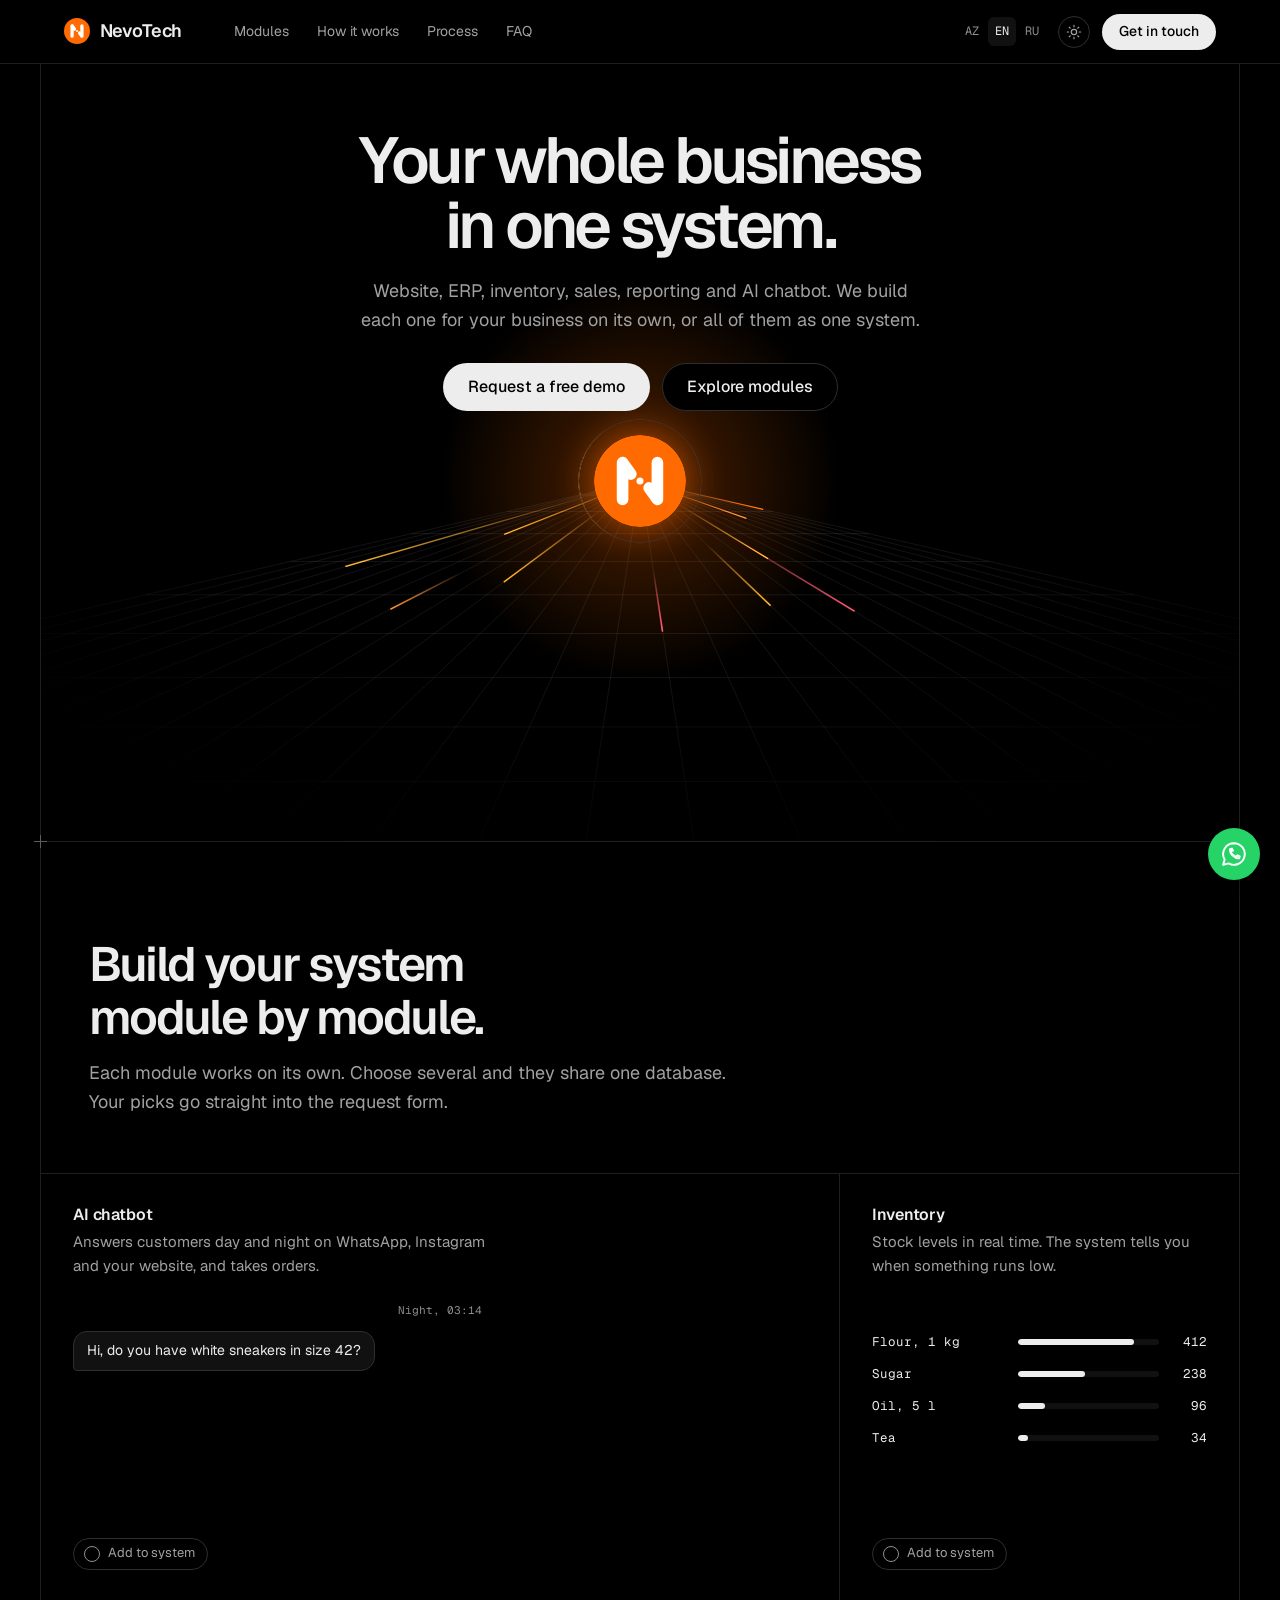
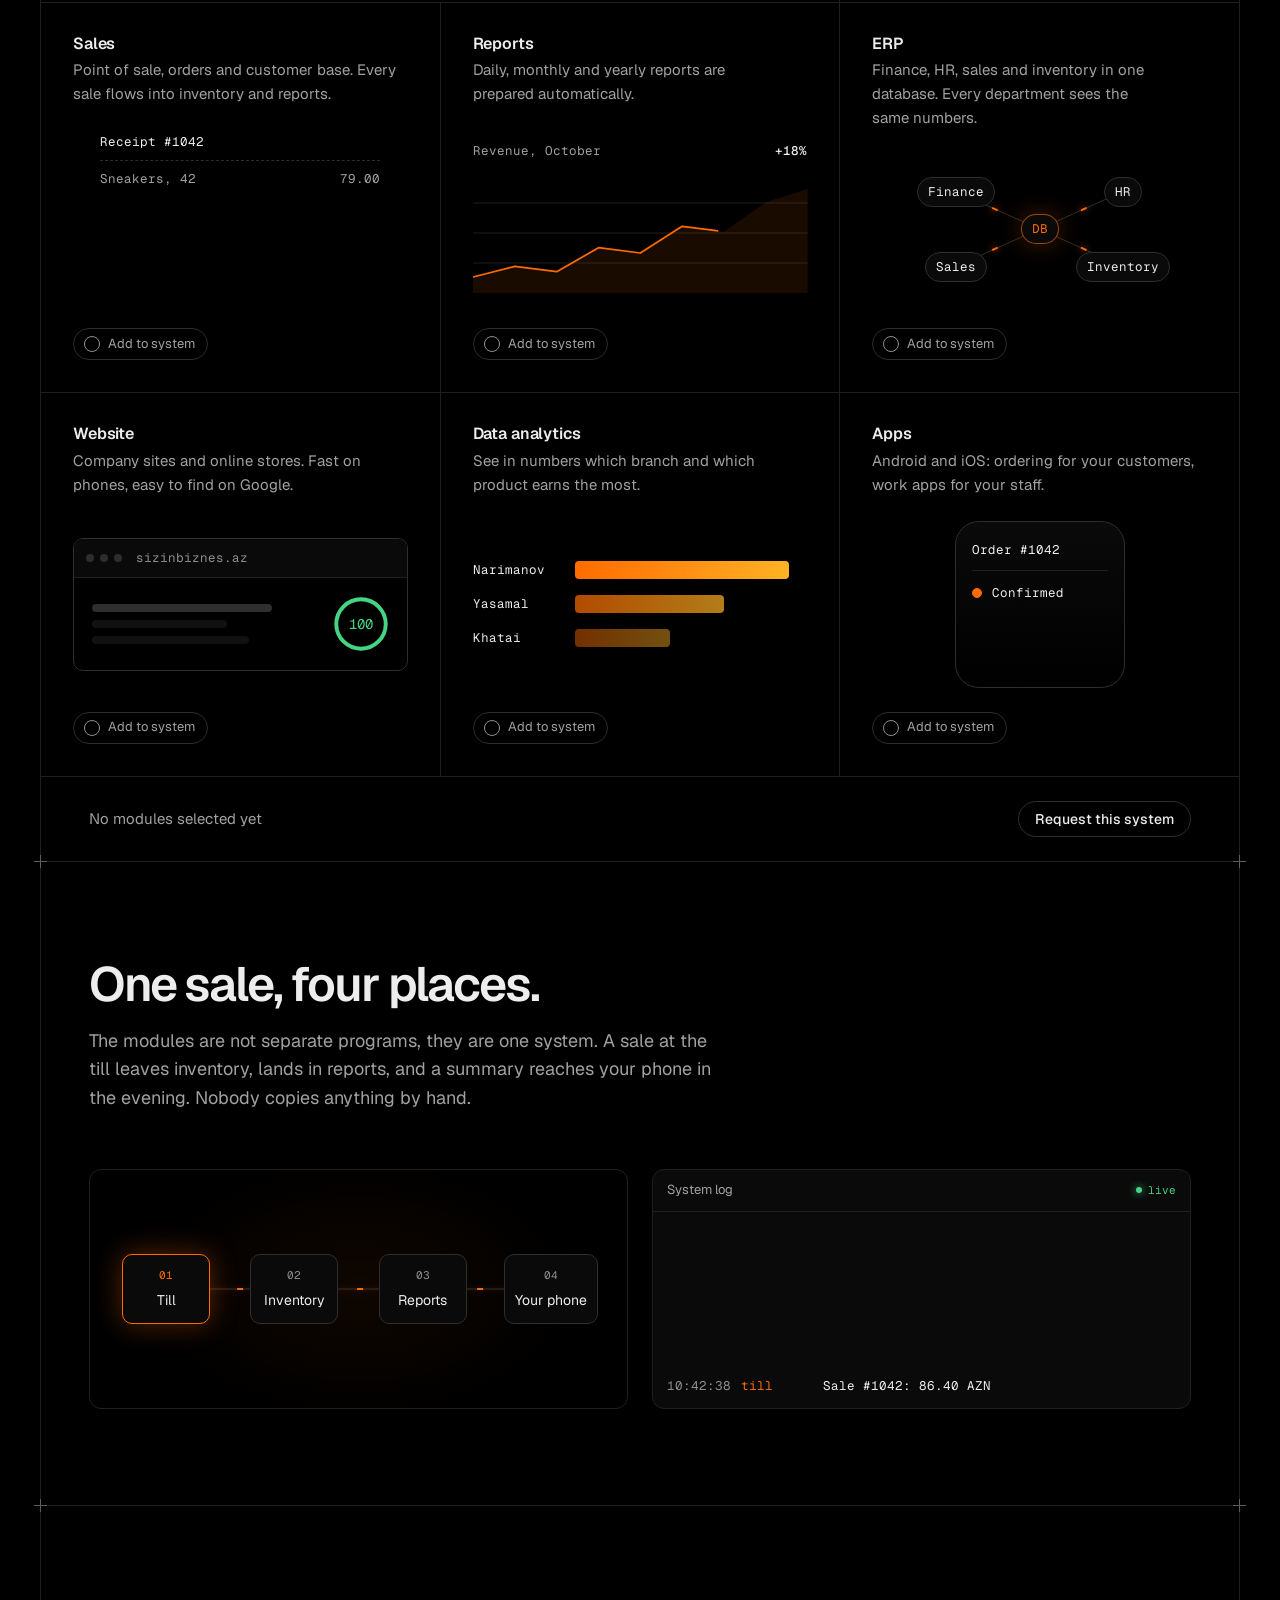
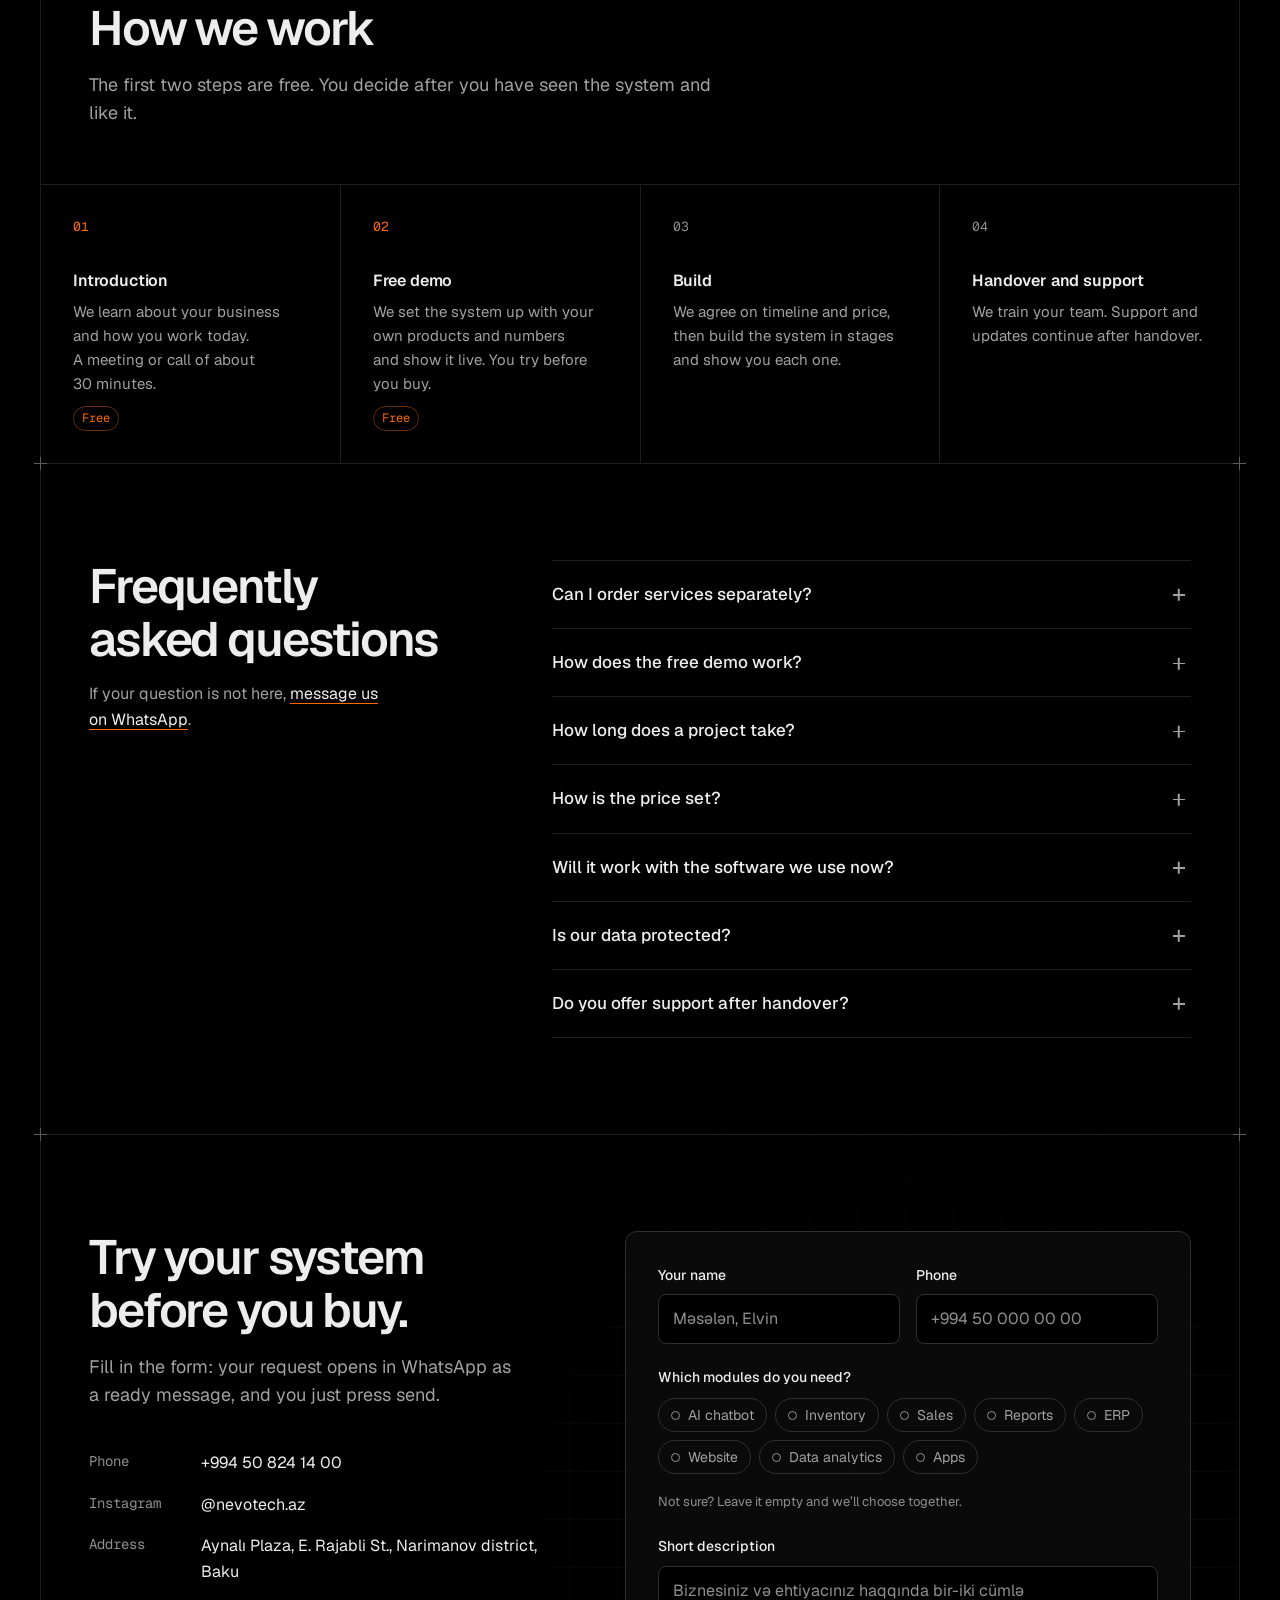
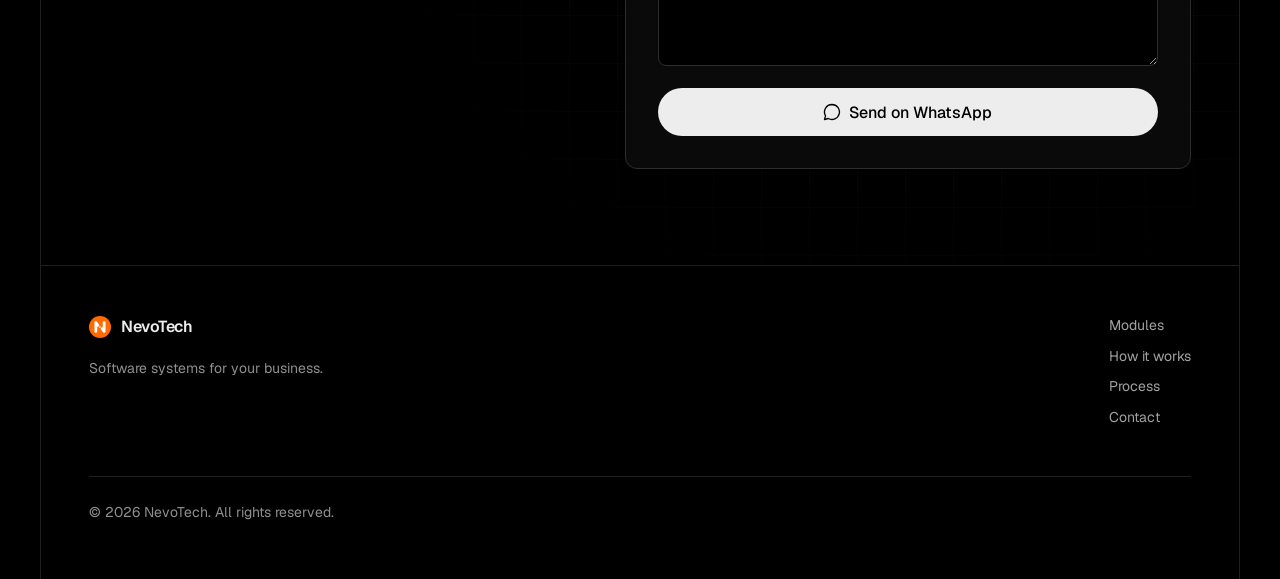
==== en/index.html @ 5e92bd64 "Hər dil üçün ayrıca səhifə: /, /en/, /ru/ - tools/build-lang.js tərcümələri birbaşa HTML-ə yazır, Go" ====
<!DOCTYPE html>
<html lang="en">
<head>
  <meta charset="UTF-8">
  <meta name="viewport" content="width=device-width, initial-scale=1.0">
  <!-- seo:start -->
  <title>NevoTech — software systems for business</title>
  <meta name="description" content="NevoTech builds websites, ERP, inventory, sales, reporting, data analytics, mobile apps and AI chatbots for your business. The demo is free.">
  <link rel="canonical" href="https://valiyevvn.github.io/nevotech/en/">
  <link rel="alternate" hreflang="az" href="https://valiyevvn.github.io/nevotech/">
  <link rel="alternate" hreflang="en" href="https://valiyevvn.github.io/nevotech/en/">
  <link rel="alternate" hreflang="ru" href="https://valiyevvn.github.io/nevotech/ru/">
  <link rel="alternate" hreflang="x-default" href="https://valiyevvn.github.io/nevotech/">
  <meta property="og:type" content="website">
  <meta property="og:locale" content="en_US">
  <meta property="og:title" content="NevoTech — software systems for business">
  <meta property="og:description" content="NevoTech builds websites, ERP, inventory, sales, reporting, data analytics, mobile apps and AI chatbots for your business. The demo is free.">
  <meta property="og:url" content="https://valiyevvn.github.io/nevotech/en/">
  <meta property="og:image" content="https://valiyevvn.github.io/nevotech/assets/logo-mark.png">
  <!-- seo:end -->
  <meta name="theme-color" content="#000000">
  <meta name="color-scheme" content="dark light">
  <!-- Seçilmiş rejimi səhifə çəkilməzdən əvvəl tətbiq edir (gecə rejimi standartdır) -->
  <script>try { if (localStorage.getItem("nevotech-theme") === "light") document.documentElement.dataset.theme = "light"; } catch (e) {}</script>
  <link rel="preload" href="../assets/fonts/geist-latin.woff2" as="font" type="font/woff2" crossorigin>
  <link rel="preload" href="../assets/fonts/geist-latin-ext.woff2" as="font" type="font/woff2" crossorigin>
  <link rel="icon" type="image/svg+xml" href="../assets/favicon.svg">
  <link rel="apple-touch-icon" href="../assets/logo-mark.png">
  <link rel="stylesheet" href="../css/style.css">
</head>
<body>
  <a class="skip" href="#main" data-i18n="a11y.skip">Skip to content</a>

  <!-- ===== HEADER ===== -->
  <header class="header" id="header">
    <div class="header__inner">
      <a href="#home" class="logo" aria-label="NevoTech"><svg class="logo__mark" viewBox="0 0 2000 2000" aria-hidden="true"><circle cx="1000" cy="1000" r="1000"/><path d="M621.5 600V1400M621.5 600L801.5 850M1378.5 600V1400M1378.5 1400L1198.5 1150"/><circle class="dot" cx="1000" cy="1000" r="76.5"/></svg><span>NevoTech</span></a>

      <nav class="nav" id="nav" aria-label="Main menu" data-i18n-aria="a11y.nav">
        <a href="#modules" data-i18n="nav.modules">Modules</a>
        <a href="#system" data-i18n="nav.system">How it works</a>
        <a href="#process" data-i18n="nav.process">Process</a>
        <a href="#faq" data-i18n="nav.faq">FAQ</a>
      </nav>

      <div class="header__actions">
        <nav class="lang" id="lang" aria-label="Language" data-i18n-aria="a11y.lang">
          <a href="../" hreflang="az" lang="az" data-lang="az">AZ</a>
          <a href="../en/" hreflang="en" lang="en" data-lang="en" aria-current="page">EN</a>
          <a href="../ru/" hreflang="ru" lang="ru" data-lang="ru">RU</a>
        </nav>
        <button type="button" class="theme-toggle" id="themeToggle" aria-label="Switch to light mode" data-i18n-aria="theme.toLight">
          <svg class="icon icon--sun" viewBox="0 0 24 24" aria-hidden="true"><circle cx="12" cy="12" r="4"/><path d="M12 2v2M12 20v2M4.9 4.9l1.4 1.4M17.7 17.7l1.4 1.4M2 12h2M20 12h2M4.9 19.1l1.4-1.4M17.7 6.3l1.4-1.4"/></svg>
          <svg class="icon icon--moon" viewBox="0 0 24 24" aria-hidden="true"><path d="M20.5 14.5A8.5 8.5 0 0 1 9.5 3.5a8.5 8.5 0 1 0 11 11z"/></svg>
        </button>
        <a href="#contact" class="btn btn--light btn--sm header__cta" data-i18n="nav.cta">Get in touch</a>
        <button type="button" class="burger" id="burger" aria-label="Open menu" data-i18n-aria="a11y.menu" aria-expanded="false" aria-controls="nav"><span></span><span></span></button>
      </div>
    </div>
  </header>

  <main id="main" class="frame">
    <!-- ===== HERO ===== -->
    <section class="hero" id="home">
      <div class="hero__copy">
        <h1 data-i18n="hero.title">Your whole business in one system.</h1>
        <p class="hero__lead" data-i18n="hero.text">Website, ERP, inventory, sales, reporting and AI chatbot. We build each one for your business on its own, or all of them as one system.</p>
        <div class="hero__buttons">
          <a href="#contact" class="btn btn--light" data-i18n="hero.cta1">Request a free demo</a>
          <a href="#modules" class="btn btn--dark" data-i18n="hero.cta2">Explore modules</a>
        </div>
      </div>

      <div class="beams" id="beams" aria-hidden="true">
        <canvas class="beams__canvas" id="beamsCanvas"></canvas>
        <div class="beacon" id="beacon">
          <span class="beacon__ring"></span>
          <svg class="logo__mark beacon__mark" viewBox="0 0 2000 2000"><circle cx="1000" cy="1000" r="1000"/><path d="M621.5 600V1400M621.5 600L801.5 850M1378.5 600V1400M1378.5 1400L1198.5 1150"/><circle class="dot" cx="1000" cy="1000" r="76.5"/></svg>
        </div>
      </div>
    </section>

    <!-- ===== MODULES (bento) ===== -->
    <section class="section" id="modules">
      <div class="section__head">
        <h2 data-i18n="modules.title">Build your system module by module.</h2>
        <p data-i18n="modules.text">Each module works on its own. Choose several and they share one database. Your picks go straight into the request form.</p>
      </div>

      <div class="bento">
        <!-- AI chatbot -->
        <article class="cell cell--wide" data-module="ai">
          <div class="cell__text">
            <h3 data-i18n="mod.ai">AI chatbot</h3>
            <p data-i18n="cell.ai">Answers customers day and night on WhatsApp, Instagram and your website, and takes orders.</p>
          </div>
          <div class="viz chat" data-seq="1400" aria-hidden="true">
            <span class="chat__time" data-i18n="chat.time">Night, 03:14</span>
            <p class="chat__msg chat__msg--in" data-step data-i18n="chat.c1">Hi, do you have white sneakers in size 42?</p>
            <p class="chat__msg chat__msg--out" data-step data-i18n="chat.c2">Hi! Yes, 2 pairs left. Shall we place an order?</p>
            <p class="chat__msg chat__msg--in" data-step data-i18n="chat.c3">Yes, deliver to Narimanov please.</p>
            <p class="chat__msg chat__msg--out" data-step data-i18n="chat.c4">Order #1042 confirmed. It will arrive tomorrow.</p>
          </div>
          <button type="button" class="pick" aria-pressed="false"><span class="pick__on" data-i18n="pick.on">In your system</span><span class="pick__off" data-i18n="pick.off">Add to system</span></button>
        </article>

        <!-- Stock -->
        <article class="cell" data-module="stock">
          <div class="cell__text">
            <h3 data-i18n="mod.stock">Inventory</h3>
            <p data-i18n="cell.stock">Stock levels in real time. The system tells you when something runs low.</p>
          </div>
          <div class="viz stock" id="stockViz" aria-hidden="true">
            <div class="stock__row" data-qty="412"><span data-i18n="stock.i1">Flour, 1 kg</span><i class="stock__bar"><b></b></i><span class="stock__qty">412</span></div>
            <div class="stock__row" data-qty="238"><span data-i18n="stock.i2">Sugar</span><i class="stock__bar"><b></b></i><span class="stock__qty">238</span></div>
            <div class="stock__row" data-qty="96"><span data-i18n="stock.i3">Oil, 5 l</span><i class="stock__bar"><b></b></i><span class="stock__qty">96</span></div>
            <div class="stock__row" data-qty="34" data-watch><span data-i18n="stock.i4">Tea</span><i class="stock__bar"><b></b></i><span class="stock__qty">34</span></div>
            <p class="stock__alert" data-i18n="stock.low">Tea is running low, reorder</p>
          </div>
          <button type="button" class="pick" aria-pressed="false"><span class="pick__on" data-i18n="pick.on">In your system</span><span class="pick__off" data-i18n="pick.off">Add to system</span></button>
        </article>

        <!-- Sales -->
        <article class="cell" data-module="sales">
          <div class="cell__text">
            <h3 data-i18n="mod.sales">Sales</h3>
            <p data-i18n="cell.sales">Point of sale, orders and customer base. Every sale flows into inventory and reports.</p>
          </div>
          <div class="viz receipt" data-seq="900" aria-hidden="true">
            <p class="receipt__head"><span data-i18n="receipt.title">Receipt</span> #1042</p>
            <p class="receipt__line" data-step><span data-i18n="receipt.i1">Sneakers, 42</span><span>79.00</span></p>
            <p class="receipt__line" data-step><span data-i18n="receipt.i2">Socks</span><span>7.40</span></p>
            <p class="receipt__line receipt__line--total" data-step><span data-i18n="receipt.total">Total</span><span>86.40 AZN</span></p>
            <p class="receipt__ok" data-step data-i18n="receipt.ok">Removed from stock, added to reports</p>
          </div>
          <button type="button" class="pick" aria-pressed="false"><span class="pick__on" data-i18n="pick.on">In your system</span><span class="pick__off" data-i18n="pick.off">Add to system</span></button>
        </article>

        <!-- Reports -->
        <article class="cell" data-module="reports">
          <div class="cell__text">
            <h3 data-i18n="mod.reports">Reports</h3>
            <p data-i18n="cell.reports">Daily, monthly and yearly reports are prepared automatically.</p>
          </div>
          <div class="viz report" aria-hidden="true">
            <div class="report__top"><span data-i18n="report.label">Revenue, October</span><b>+18%</b></div>
            <svg class="report__chart" viewBox="0 0 240 90" preserveAspectRatio="none">
              <path class="report__grid" d="M0 22.5H240M0 45H240M0 67.5H240"/>
              <path class="report__area" d="M0 78 L30 70 L60 74 L90 56 L120 60 L150 40 L180 44 L210 22 L240 12 V90 H0Z"/>
              <path class="report__line" pathLength="1" d="M0 78 L30 70 L60 74 L90 56 L120 60 L150 40 L180 44 L210 22 L240 12"/>
            </svg>
          </div>
          <button type="button" class="pick" aria-pressed="false"><span class="pick__on" data-i18n="pick.on">In your system</span><span class="pick__off" data-i18n="pick.off">Add to system</span></button>
        </article>

        <!-- ERP -->
        <article class="cell" data-module="erp">
          <div class="cell__text">
            <h3 data-i18n="mod.erp">ERP</h3>
            <p data-i18n="cell.erp">Finance, HR, sales and inventory in one database. Every department sees the same numbers.</p>
          </div>
          <div class="viz erp" aria-hidden="true">
            <svg class="erp__links" viewBox="0 0 240 120" preserveAspectRatio="none">
              <path d="M60 30 L120 60 M180 30 L120 60 M60 90 L120 60 M180 90 L120 60"/>
              <path class="flow" d="M60 30 L120 60 M180 30 L120 60 M60 90 L120 60 M180 90 L120 60"/>
            </svg>
            <span class="erp__node" style="--x:25%;--y:25%" data-i18n="erp.n1">Finance</span>
            <span class="erp__node" style="--x:75%;--y:25%" data-i18n="erp.n2">HR</span>
            <span class="erp__node" style="--x:25%;--y:75%" data-i18n="erp.n3">Sales</span>
            <span class="erp__node" style="--x:75%;--y:75%" data-i18n="erp.n4">Inventory</span>
            <span class="erp__core">DB</span>
          </div>
          <button type="button" class="pick" aria-pressed="false"><span class="pick__on" data-i18n="pick.on">In your system</span><span class="pick__off" data-i18n="pick.off">Add to system</span></button>
        </article>

        <!-- Website -->
        <article class="cell" data-module="web">
          <div class="cell__text">
            <h3 data-i18n="mod.web">Website</h3>
            <p data-i18n="cell.web">Company sites and online stores. Fast on phones, easy to find on Google.</p>
          </div>
          <div class="viz browser" aria-hidden="true">
            <div class="browser__bar"><i></i><i></i><i></i><span>sizinbiznes.az</span></div>
            <div class="browser__body">
              <div class="browser__lines"><b></b><b></b><b></b></div>
              <div class="score"><svg viewBox="0 0 36 36"><circle cx="18" cy="18" r="15.9"/><circle class="score__arc" cx="18" cy="18" r="15.9" pathLength="100"/></svg><span>100</span></div>
            </div>
          </div>
          <button type="button" class="pick" aria-pressed="false"><span class="pick__on" data-i18n="pick.on">In your system</span><span class="pick__off" data-i18n="pick.off">Add to system</span></button>
        </article>

        <!-- Data -->
        <article class="cell" data-module="data">
          <div class="cell__text">
            <h3 data-i18n="mod.data">Data analytics</h3>
            <p data-i18n="cell.data">See in numbers which branch and which product earns the most.</p>
          </div>
          <div class="viz bars" aria-hidden="true">
            <div class="bars__row"><span data-i18n="data.b1">Narimanov</span><i style="--w:92%"></i></div>
            <div class="bars__row"><span data-i18n="data.b2">Yasamal</span><i style="--w:64%"></i></div>
            <div class="bars__row"><span data-i18n="data.b3">Khatai</span><i style="--w:41%"></i></div>
          </div>
          <button type="button" class="pick" aria-pressed="false"><span class="pick__on" data-i18n="pick.on">In your system</span><span class="pick__off" data-i18n="pick.off">Add to system</span></button>
        </article>

        <!-- Apps -->
        <article class="cell" data-module="apps">
          <div class="cell__text">
            <h3 data-i18n="mod.apps">Apps</h3>
            <p data-i18n="cell.apps">Android and iOS: ordering for your customers, work apps for your staff.</p>
          </div>
          <div class="viz phone" data-seq="1200" aria-hidden="true">
            <p class="phone__title"><span data-i18n="app.order">Order</span> #1042</p>
            <p class="phone__step" data-step data-i18n="app.s1">Confirmed</p>
            <p class="phone__step" data-step data-i18n="app.s2">Preparing</p>
            <p class="phone__step" data-step data-i18n="app.s3">On the way</p>
          </div>
          <button type="button" class="pick" aria-pressed="false"><span class="pick__on" data-i18n="pick.on">In your system</span><span class="pick__off" data-i18n="pick.off">Add to system</span></button>
        </article>
      </div>

      <div class="picked">
        <p id="pickedCount" aria-live="polite"></p>
        <a href="#contact" class="btn btn--dark btn--sm" data-i18n="picked.cta">Request this system</a>
      </div>
    </section>

    <!-- ===== SYSTEM ===== -->
    <section class="section" id="system">
      <div class="section__head">
        <h2 data-i18n="system.title">One sale, four places.</h2>
        <p data-i18n="system.text">The modules are not separate programs, they are one system. A sale at the till leaves inventory, lands in reports, and a summary reaches your phone in the evening. Nobody copies anything by hand.</p>
      </div>
      <div class="flow-wrap" aria-hidden="true">
        <div class="pipeline">
          <svg class="pipeline__wires" viewBox="0 0 100 10" preserveAspectRatio="none">
            <path d="M12.5 5H87.5"/>
            <path class="flow" d="M12.5 5H87.5"/>
          </svg>
          <div class="pipeline__node"><i>01</i><span data-i18n="system.n1">Till</span></div>
          <div class="pipeline__node"><i>02</i><span data-i18n="system.n2">Inventory</span></div>
          <div class="pipeline__node"><i>03</i><span data-i18n="system.n3">Reports</span></div>
          <div class="pipeline__node"><i>04</i><span data-i18n="system.n4">Your phone</span></div>
        </div>
        <div class="log">
          <div class="log__bar"><span data-i18n="system.log">System log</span><i class="log__live" data-i18n="system.live">live</i></div>
          <ol class="log__lines" id="logLines"></ol>
        </div>
      </div>
    </section>

    <!-- ===== PROCESS ===== -->
    <section class="section" id="process">
      <div class="section__head">
        <h2 data-i18n="process.title">How we work</h2>
        <p data-i18n="process.text">The first two steps are free. You decide after you have seen the system and like it.</p>
      </div>
      <ol class="steps">
        <li class="step step--free">
          <span class="step__num">01</span>
          <h3 data-i18n="process.s1.t">Introduction</h3>
          <p data-i18n="process.s1.d">We learn about your business and how you work today. A meeting or call of about 30 minutes.</p>
          <span class="step__tag" data-i18n="process.free">Free</span>
        </li>
        <li class="step step--free">
          <span class="step__num">02</span>
          <h3 data-i18n="process.s2.t">Free demo</h3>
          <p data-i18n="process.s2.d">We set the system up with your own products and numbers and show it live. You try before you buy.</p>
          <span class="step__tag" data-i18n="process.free">Free</span>
        </li>
        <li class="step">
          <span class="step__num">03</span>
          <h3 data-i18n="process.s3.t">Build</h3>
          <p data-i18n="process.s3.d">We agree on timeline and price, then build the system in stages and show you each one.</p>
        </li>
        <li class="step">
          <span class="step__num">04</span>
          <h3 data-i18n="process.s4.t">Handover and support</h3>
          <p data-i18n="process.s4.d">We train your team. Support and updates continue after handover.</p>
        </li>
      </ol>
    </section>

    <!-- ===== FAQ ===== -->
    <section class="section faq" id="faq">
      <div class="faq__intro">
        <h2 data-i18n="faq.title">Frequently asked questions</h2>
        <p><span data-i18n="faq.text">If your question is not here,</span> <a href="#" class="js-wa-link" data-i18n="faq.link">message us on WhatsApp</a>.</p>
      </div>
      <div class="faq__list">
        <details><summary data-i18n="faq.q1">Can I order services separately?</summary><p data-i18n="faq.a1">Yes. Each module works independently. Anything you add later connects to your existing system.</p></details>
        <details><summary data-i18n="faq.q2">How does the free demo work?</summary><p data-i18n="faq.a2">We build a sample system for your business and show it live. No payment and no obligation: if you don’t like it, you owe nothing.</p></details>
        <details><summary data-i18n="faq.q3">How long does a project take?</summary><p data-i18n="faq.a3">A simple website takes 1–2 weeks; ERP and management systems take 1–3 months depending on scope.</p></details>
        <details><summary data-i18n="faq.q4">How is the price set?</summary><p data-i18n="faq.a4">The price depends on the modules you choose and the scope of features. We send an exact quote after the introduction.</p></details>
        <details><summary data-i18n="faq.q5">Will it work with the software we use now?</summary><p data-i18n="faq.a5">In most cases, yes. We look at integration options with your current software together.</p></details>
        <details><summary data-i18n="faq.q6">Is our data protected?</summary><p data-i18n="faq.a6">Yes. Data is kept on secured servers with regular backups. You decide what each employee can see.</p></details>
        <details><summary data-i18n="faq.q7">Do you offer support after handover?</summary><p data-i18n="faq.a7">Yes. We provide technical support after handover and update the system when needed.</p></details>
      </div>
    </section>

    <!-- ===== CONTACT ===== -->
    <section class="section contact" id="contact">
      <div class="contact__info">
        <h2 data-i18n="contact.title">Try your system before you buy.</h2>
        <p data-i18n="contact.text">Fill in the form: your request opens in WhatsApp as a ready message, and you just press send.</p>
        <dl class="contact__list">
          <div><dt data-i18n="contact.phone">Phone</dt><dd><a href="#" class="js-phone">+994 50 824 14 00</a></dd></div>
          <div><dt>Instagram</dt><dd><a href="https://instagram.com/nevotech.az" target="_blank" rel="noopener" class="js-instagram">@nevotech.az</a></dd></div>
          <div><dt data-i18n="contact.addressLabel">Address</dt><dd><a href="#" target="_blank" rel="noopener" class="js-map" data-i18n="contact.address">Aynalı Plaza, E. Rajabli St., Narimanov district, Baku</a></dd></div>
        </dl>
      </div>

      <form class="form" id="contactForm" novalidate>
        <div class="form__row">
          <label class="field">
            <span data-i18n="form.name">Your name</span>
            <input type="text" name="name" autocomplete="name" required data-i18n-ph="form.namePh" placeholder="Məsələn, Elvin">
          </label>
          <label class="field">
            <span data-i18n="form.phone">Phone</span>
            <input type="tel" name="phone" autocomplete="tel" required placeholder="+994 50 000 00 00">
          </label>
        </div>
        <fieldset class="field">
          <legend data-i18n="form.modules">Which modules do you need?</legend>
          <div class="chips">
            <label class="chip"><input type="checkbox" name="modules" value="ai"><span data-i18n="mod.ai">AI chatbot</span></label>
            <label class="chip"><input type="checkbox" name="modules" value="stock"><span data-i18n="mod.stock">Inventory</span></label>
            <label class="chip"><input type="checkbox" name="modules" value="sales"><span data-i18n="mod.sales">Sales</span></label>
            <label class="chip"><input type="checkbox" name="modules" value="reports"><span data-i18n="mod.reports">Reports</span></label>
            <label class="chip"><input type="checkbox" name="modules" value="erp"><span data-i18n="mod.erp">ERP</span></label>
            <label class="chip"><input type="checkbox" name="modules" value="web"><span data-i18n="mod.web">Website</span></label>
            <label class="chip"><input type="checkbox" name="modules" value="data"><span data-i18n="mod.data">Data analytics</span></label>
            <label class="chip"><input type="checkbox" name="modules" value="apps"><span data-i18n="mod.apps">Apps</span></label>
          </div>
          <p class="field__hint" data-i18n="form.modulesHint">Not sure? Leave it empty and we’ll choose together.</p>
        </fieldset>
        <label class="field">
          <span data-i18n="form.message">Short description</span>
          <textarea name="message" rows="3" data-i18n-ph="form.messagePh" placeholder="Biznesiniz və ehtiyacınız haqqında bir-iki cümlə"></textarea>
        </label>
        <p class="form__error" id="formError" role="alert" hidden data-i18n="form.error">Enter your name and phone number.</p>
        <button type="submit" class="btn btn--light btn--block">
          <svg class="icon" viewBox="0 0 24 24" aria-hidden="true"><path d="M12 2a10 10 0 0 0-8.6 15.1L2 22l5-1.3A10 10 0 1 0 12 2z"/></svg>
          <span data-i18n="form.submit">Send on WhatsApp</span>
        </button>
      </form>
    </section>
  </main>

  <!-- ===== FOOTER ===== -->
  <footer class="footer frame">
    <div class="footer__brand">
      <a href="#home" class="logo" aria-label="NevoTech"><svg class="logo__mark" viewBox="0 0 2000 2000" aria-hidden="true"><circle cx="1000" cy="1000" r="1000"/><path d="M621.5 600V1400M621.5 600L801.5 850M1378.5 600V1400M1378.5 1400L1198.5 1150"/><circle class="dot" cx="1000" cy="1000" r="76.5"/></svg><span>NevoTech</span></a>
      <p data-i18n="footer.text">Software systems for your business.</p>
    </div>
    <nav class="footer__nav" aria-label="Footer">
      <a href="#modules" data-i18n="nav.modules">Modules</a>
      <a href="#system" data-i18n="nav.system">How it works</a>
      <a href="#process" data-i18n="nav.process">Process</a>
      <a href="#contact" data-i18n="nav.contact">Contact</a>
    </nav>
    <p class="footer__copy">© <span id="year"></span> NevoTech. <span data-i18n="footer.rights">All rights reserved.</span></p>
  </footer>

  <!-- Floating WhatsApp -->
  <a href="#" class="wa-float js-wa-link" target="_blank" rel="noopener" aria-label="WhatsApp">
    <svg class="icon" viewBox="0 0 24 24" aria-hidden="true"><path d="M12 2a10 10 0 0 0-8.6 15.1L2 22l5-1.3A10 10 0 1 0 12 2z"/><path d="M8.5 8.5c.5 2.5 2.5 5 5.5 6l1.3-1.3 2 1-.6 1.8c-4 .3-8.7-4.3-8.4-8.4l1.8-.6 1 2z"/></svg>
  </a>

  <script src="../js/config.js" defer></script>
  <script src="../js/i18n.js" defer></script>
  <script src="../js/main.js" defer></script>
</body>
</html>
---- css/style.css ----
/* Geist və Geist Mono — saytın öz serverindən yüklənir */
@font-face {
  font-family: "Geist";
  font-style: normal;
  font-weight: 100 900;
  font-display: swap;
  src: url("../assets/fonts/geist-cyrillic.woff2") format("woff2");
  unicode-range: U+0301, U+0400-045F, U+0490-0491, U+04B0-04B1, U+2116;
}
@font-face {
  font-family: "Geist";
  font-style: normal;
  font-weight: 100 900;
  font-display: swap;
  src: url("../assets/fonts/geist-latin-ext.woff2") format("woff2");
  unicode-range: U+0100-02BA, U+02BD-02C5, U+02C7-02CC, U+02CE-02D7, U+02DD-02FF, U+0304, U+0308, U+0329, U+1D00-1DBF, U+1E00-1E9F, U+1EF2-1EFF, U+2020, U+20A0-20AB, U+20AD-20C4, U+2113, U+2C60-2C7F, U+A720-A7FF;
}
@font-face {
  font-family: "Geist";
  font-style: normal;
  font-weight: 100 900;
  font-display: swap;
  src: url("../assets/fonts/geist-latin.woff2") format("woff2");
  unicode-range: U+0000-00FF, U+0131, U+0152-0153, U+02BB-02BC, U+02C6, U+02DA, U+02DC, U+0304, U+0308, U+0329, U+2000-206F, U+20AC, U+2122, U+2191, U+2193, U+2212, U+2215, U+FEFF, U+FFFD;
}
@font-face {
  font-family: "Geist Mono";
  font-style: normal;
  font-weight: 100 900;
  font-display: swap;
  src: url("../assets/fonts/geist-mono-cyrillic.woff2") format("woff2");
  unicode-range: U+0301, U+0400-045F, U+0490-0491, U+04B0-04B1, U+2116;
}
@font-face {
  font-family: "Geist Mono";
  font-style: normal;
  font-weight: 100 900;
  font-display: swap;
  src: url("../assets/fonts/geist-mono-latin-ext.woff2") format("woff2");
  unicode-range: U+0100-02BA, U+02BD-02C5, U+02C7-02CC, U+02CE-02D7, U+02DD-02FF, U+0304, U+0308, U+0329, U+1D00-1DBF, U+1E00-1E9F, U+1EF2-1EFF, U+2020, U+20A0-20AB, U+20AD-20C4, U+2113, U+2C60-2C7F, U+A720-A7FF;
}
@font-face {
  font-family: "Geist Mono";
  font-style: normal;
  font-weight: 100 900;
  font-display: swap;
  src: url("../assets/fonts/geist-mono-latin.woff2") format("woff2");
  unicode-range: U+0000-00FF, U+0131, U+0152-0153, U+02BB-02BC, U+02C6, U+02DA, U+02DC, U+0304, U+0308, U+0329, U+2000-206F, U+20AC, U+2122, U+2191, U+2193, U+2212, U+2215, U+FEFF, U+FFFD;
}

/* =========================================================
   RƏNGLƏR — rəngləri dəyişmək üçün yalnız bu dəyərləri redaktə edin.
   Narıncı yalnız işıq, "seçilib" və "aktivdir" mənasında işlənir.
   ========================================================= */
:root {
  --bg: #000;
  --surface: #0a0a0a;
  --surface-2: #111;
  --line: #1f1f1f;
  --line-2: #2e2e2e;
  --plus: #5c5c5c;
  --fg: #ededed;
  --muted: #a1a1a1;
  --dim: #8f8f8f;
  --orange: #ff6b00;
  --amber: #ffb224;
  --rose: #ff4d6d;
  --ok: #45d483;
  --wa: #25d366;

  /* Text-safe versions of the accents, plus a few surface details */
  --orange-text: #ff6b00;
  --amber-text: #ffb224;
  --ok-text: #45d483;
  --out-text: #ffdcc4;
  --error: #ff8a8a;
  --fg-strong: #fff;
  --line-hover: #454545;
  --header-bg: rgba(0, 0, 0, .8);
  --grid-line: rgba(255, 255, 255, .055);

  --sans: "Geist", system-ui, -apple-system, "Segoe UI", sans-serif;
  --mono: "Geist Mono", ui-monospace, "SFMono-Regular", Consolas, monospace;
  --header-h: 64px;
  --pad: 48px;
}

/* Gündüz rejimi: eyni dizayn, açıq rənglərlə */
:root[data-theme="light"] {
  color-scheme: light;
  --bg: #fff;
  --surface: #fafafa;
  --surface-2: #f2f2f2;
  --line: #eaeaea;
  --line-2: #d9d9d9;
  --plus: #a3a3a3;
  --fg: #171717;
  --muted: #5c5c5c;
  --dim: #6b6b6b;
  --orange-text: #c2410c;
  --amber-text: #a16207;
  --ok-text: #15803d;
  --out-text: #7c2d12;
  --error: #c62828;
  --fg-strong: #000;
  --line-hover: #b3b3b3;
  --header-bg: rgba(255, 255, 255, .8);
  --grid-line: rgba(0, 0, 0, .06);
}
:root { color-scheme: dark; }

* { box-sizing: border-box; margin: 0; padding: 0; }
html { scroll-behavior: smooth; scroll-padding-top: var(--header-h); }
body {
  font-family: var(--sans);
  font-size: 16px;
  line-height: 1.6;
  background: var(--bg);
  color: var(--fg);
  -webkit-font-smoothing: antialiased;
}
a { color: inherit; }
button, input, textarea { font: inherit; color: inherit; }
h1, h2, h3 { font-weight: 600; line-height: 1.1; text-wrap: balance; }
h2 { font-size: clamp(2rem, 2.6vw + 1rem, 3rem); letter-spacing: -0.045em; }
h3 { font-size: 16px; letter-spacing: -0.01em; }
p { text-wrap: pretty; }
.icon { width: 18px; height: 18px; fill: none; stroke: currentColor; stroke-width: 1.8; stroke-linecap: round; stroke-linejoin: round; flex-shrink: 0; }

:focus-visible { outline: 2px solid var(--orange); outline-offset: 3px; border-radius: 6px; }

.skip {
  position: absolute; left: 16px; top: -60px; z-index: 200;
  background: var(--fg); color: var(--bg); padding: 10px 16px; border-radius: 999px;
  font-weight: 600; text-decoration: none;
}
.skip:focus { top: 12px; }

/* ---------- Frame: the vertical guide lines ---------- */
.frame {
  width: min(1200px, 100% - 32px); margin-inline: auto;
  border-inline: 1px solid var(--line);
}

/* ---------- Buttons ---------- */
.btn {
  display: inline-flex; align-items: center; justify-content: center; gap: 8px;
  height: 48px; padding: 0 24px; border-radius: 999px;
  font-size: 16px; font-weight: 500; text-decoration: none; white-space: nowrap;
  border: 1px solid transparent; cursor: pointer;
  transition: background-color .15s, border-color .15s;
}
.btn--light { background: var(--fg); color: var(--bg); }
.btn--light:hover { background: var(--fg-strong); }
.btn--dark { background: var(--bg); color: var(--fg); border-color: var(--line-2); }
.btn--dark:hover { background: var(--surface-2); border-color: var(--line-hover); }
.btn--sm { height: 36px; padding: 0 16px; font-size: 14px; }
.btn--block { width: 100%; }

/* ---------- Logo ---------- */
.logo { display: inline-flex; align-items: center; gap: 10px; font-size: 18px; font-weight: 600; letter-spacing: -0.03em; text-decoration: none; }
.logo__mark { width: 26px; height: 26px; flex-shrink: 0; }
.logo__mark circle { fill: var(--orange); }
.logo__mark path { stroke: #fff; stroke-width: 253; stroke-linecap: round; fill: none; }
.logo__mark .dot { fill: #fff; }

/* ---------- Header ---------- */
.header {
  position: sticky; top: 0; z-index: 100; height: var(--header-h);
  background: var(--header-bg);
  backdrop-filter: saturate(1.6) blur(12px); -webkit-backdrop-filter: saturate(1.6) blur(12px);
  border-bottom: 1px solid var(--line);
}
.header__inner {
  width: min(1200px, 100% - 32px); height: 100%; margin-inline: auto; padding-inline: 24px;
  display: flex; align-items: center; gap: 40px;
}
.nav { display: flex; gap: 4px; margin-right: auto; }
.nav a { font-size: 14px; color: var(--muted); text-decoration: none; padding: 6px 12px; border-radius: 999px; transition: color .15s, background-color .15s; }
.nav a:hover { color: var(--fg); background: var(--surface-2); }
.nav a.active { color: var(--fg); }
.header__actions { display: flex; align-items: center; gap: 12px; }
.lang { display: flex; gap: 2px; }
.lang a {
  border-radius: 6px; text-decoration: none;
  padding: 5px 7px; font-family: var(--mono); font-size: 12px; color: var(--dim);
}
.lang a:hover { color: var(--fg); }
.lang a[aria-current="page"] { color: var(--fg); background: var(--surface-2); }

.theme-toggle {
  width: 32px; height: 32px; display: grid; place-items: center; cursor: pointer;
  background: none; border: 1px solid var(--line-2); border-radius: 999px; color: var(--muted);
  transition: color .15s, border-color .15s;
}
.theme-toggle:hover { color: var(--fg); border-color: var(--line-hover); }
.theme-toggle .icon { width: 16px; height: 16px; }
.theme-toggle .icon--moon { display: none; }
:root[data-theme="light"] .theme-toggle .icon--sun { display: none; }
:root[data-theme="light"] .theme-toggle .icon--moon { display: block; }

.burger { display: none; width: 40px; height: 40px; background: none; border: 1px solid var(--line-2); border-radius: 999px; cursor: pointer; position: relative; }
.burger span { position: absolute; left: 12px; right: 12px; height: 1.5px; background: var(--fg); transition: transform .2s; }
.burger span:first-child { top: 16px; }
.burger span:last-child { top: 22px; }
.burger[aria-expanded="true"] span:first-child { transform: translateY(3px) rotate(45deg); }
.burger[aria-expanded="true"] span:last-child { transform: translateY(-3px) rotate(-45deg); }

/* ---------- Sections and their "+" corner marks ---------- */
.section { position: relative; padding: 96px var(--pad); border-top: 1px solid var(--line); }
.section::before,
.section::after {
  content: ""; position: absolute; top: -7px; width: 13px; height: 13px; z-index: 2;
  background:
    linear-gradient(var(--plus), var(--plus)) center / 1px 100% no-repeat,
    linear-gradient(var(--plus), var(--plus)) center / 100% 1px no-repeat;
}
.section::before { left: -7px; }
.section::after { right: -7px; }
.section__head { max-width: 640px; margin-bottom: 56px; }
.section__head p { margin-top: 16px; font-size: 18px; color: var(--muted); }

/* ---------- Hero ---------- */
.hero { position: relative; padding-top: 64px; overflow: hidden; }
.hero__copy { text-align: center; padding-inline: 24px; position: relative; z-index: 1; }
.hero h1 {
  font-size: clamp(2.6rem, 3.8vw + 1rem, 4.5rem);
  line-height: 1; letter-spacing: -0.055em;
  max-width: 15ch; margin-inline: auto;
}
.hero__lead { margin: 20px auto 0; max-width: 48ch; font-size: 18px; color: var(--muted); }
.hero__buttons { display: flex; justify-content: center; flex-wrap: wrap; gap: 12px; margin-top: 28px; }

/* The canvas starts under the buttons so the glow can fade out softly above the mark */
.beams { position: relative; height: 580px; margin-top: -150px; }
.beams__canvas {
  position: absolute; inset: 0; width: 100%; height: 100%;
  -webkit-mask-image: radial-gradient(ellipse 70% 80% at 50% 36%, #000 45%, transparent 90%);
          mask-image: radial-gradient(ellipse 70% 80% at 50% 36%, #000 45%, transparent 90%);
}
.beacon {
  --size: 92px;
  position: absolute; left: 50%; top: 220px; width: var(--size); height: var(--size);
  translate: -50% -50%;
  transform: perspective(500px) rotateX(var(--tilt-x, 0deg)) rotateY(var(--tilt-y, 0deg));
  transition: transform .4s cubic-bezier(.2, .7, .2, 1);
}
.beacon__mark {
  position: relative; width: 100%; height: 100%; border-radius: 50%;
  box-shadow: 0 0 36px 4px rgba(255, 107, 0, .5);
}
.beacon__ring {
  position: absolute; inset: -16px; border-radius: 50%;
  background: conic-gradient(from 0deg, transparent 0 55%, rgba(255, 178, 36, .9) 75%, rgba(255, 107, 0, 0) 92%);
  -webkit-mask: radial-gradient(farthest-side, transparent calc(100% - 1.5px), #000 calc(100% - 1px));
          mask: radial-gradient(farthest-side, transparent calc(100% - 1.5px), #000 calc(100% - 1px));
  animation: spin 5s linear infinite;
}
.beacon__ring::after {
  content: ""; position: absolute; inset: 0; border-radius: 50%;
  border: 1px solid var(--line-2);
}
@keyframes spin { to { rotate: 360deg; } }

/* ---------- Bento ---------- */
#modules { padding-bottom: 0; }
.bento {
  display: grid; grid-template-columns: repeat(3, minmax(0, 1fr)); gap: 1px;
  margin-inline: calc(var(--pad) * -1);
  background: var(--line); border-top: 1px solid var(--line); border-bottom: 1px solid var(--line);
}
.cell {
  position: relative; background: var(--bg);
  display: flex; flex-direction: column; gap: 24px;
  padding: 32px; min-height: 360px;
  transition: background-color .3s;
}
.cell--wide { grid-column: span 2; }
.cell.is-selected { background: radial-gradient(120% 80% at 100% 0%, rgba(255, 107, 0, .09), transparent 60%), var(--bg); }
.cell__text p { margin-top: 6px; font-size: 15px; color: var(--muted); max-width: 44ch; }
.viz { flex: 1; position: relative; font-family: var(--mono); font-size: 12.5px; color: var(--muted); display: flex; flex-direction: column; justify-content: center; }

.pick {
  align-self: flex-start; display: inline-flex; align-items: center; gap: 8px;
  height: 32px; padding: 0 12px 0 10px; border-radius: 999px;
  background: var(--bg); border: 1px solid var(--line-2); color: var(--muted);
  font-size: 13px; cursor: pointer; transition: border-color .15s, color .15s;
}
.pick::before {
  content: ""; width: 14px; height: 14px; border-radius: 50%; border: 1px solid var(--dim);
  background: center / 8px 8px no-repeat; transition: background-color .15s, border-color .15s;
}
.pick:hover { color: var(--fg); border-color: var(--line-hover); }
.pick__on { display: none; }
.pick[aria-pressed="true"] { color: var(--fg); border-color: rgba(255, 107, 0, .6); }
.pick[aria-pressed="true"]::before {
  border-color: var(--orange); background-color: var(--orange);
  background-image: url("data:image/svg+xml,%3Csvg xmlns='http://www.w3.org/2000/svg' viewBox='0 0 10 10'%3E%3Cpath d='M2 5.2 4.2 7.4 8 3' fill='none' stroke='%23000' stroke-width='1.6' stroke-linecap='round' stroke-linejoin='round'/%3E%3C/svg%3E");
}
.pick[aria-pressed="true"] .pick__on { display: inline; }
.pick[aria-pressed="true"] .pick__off { display: none; }

.picked { display: flex; align-items: center; justify-content: space-between; gap: 16px; flex-wrap: wrap; padding: 24px 0; color: var(--muted); font-size: 15px; }

/* Revealed one by one by the sequencer in main.js */
[data-step] { opacity: 0; translate: 0 6px; transition: opacity .35s, translate .35s; }
[data-step].on { opacity: 1; translate: 0 0; }

/* Chat */
.chat { gap: 8px; font-family: var(--sans); font-size: 14px; justify-content: flex-end; }
.chat__time { align-self: center; font-family: var(--mono); font-size: 11px; color: var(--dim); margin-bottom: 4px; }
.chat__msg { max-width: min(80%, 380px); padding: 9px 13px; border-radius: 14px; line-height: 1.4; }
.chat__msg--in { align-self: flex-start; background: var(--surface-2); border: 1px solid var(--line-2); color: var(--fg); border-bottom-left-radius: 4px; }
.chat__msg--out { align-self: flex-end; background: rgba(255, 107, 0, .12); border: 1px solid rgba(255, 107, 0, .35); color: var(--out-text); border-bottom-right-radius: 4px; }

/* Stock */
.stock { gap: 12px; }
.stock__row { display: grid; grid-template-columns: minmax(0, 1fr) 42% 36px; align-items: center; gap: 12px; }
.stock__row > span:first-child { color: var(--fg); white-space: nowrap; overflow: hidden; text-overflow: ellipsis; }
.stock__bar { height: 6px; border-radius: 3px; background: var(--surface-2); overflow: hidden; }
.stock__bar b { display: block; height: 100%; width: var(--p, 50%); background: var(--fg); border-radius: inherit; transition: width .6s cubic-bezier(.2, .7, .2, 1), background-color .3s; }
.stock__qty { text-align: right; color: var(--fg); font-variant-numeric: tabular-nums; }
.stock__row.is-low .stock__bar b { background: var(--orange); }
.stock__row.is-low .stock__qty { color: var(--orange-text); }
.stock__alert { margin-top: 4px; color: var(--orange-text); opacity: 0; transition: opacity .3s; display: flex; align-items: center; gap: 8px; }
.stock__alert::before { content: ""; width: 6px; height: 6px; border-radius: 50%; background: var(--orange); box-shadow: 0 0 10px var(--orange); }
.stock.is-low .stock__alert { opacity: 1; }

/* Receipt */
.receipt { gap: 8px; max-width: 280px; width: 100%; align-self: center; }
.receipt__head { color: var(--fg); padding-bottom: 8px; border-bottom: 1px dashed var(--line-2); }
.receipt__line { display: flex; justify-content: space-between; gap: 12px; }
.receipt__line--total { color: var(--fg); padding-top: 8px; border-top: 1px dashed var(--line-2); font-weight: 600; }
.receipt__ok { color: var(--ok-text); display: flex; gap: 8px; align-items: center; }
.receipt__ok::before { content: ""; width: 6px; height: 6px; border-radius: 50%; background: var(--ok); }

/* Report */
.report { gap: 12px; }
.report__top { display: flex; justify-content: space-between; }
.report__top b { color: var(--fg); font-weight: 500; }
.report__chart { width: 100%; height: 120px; overflow: visible; }
.report__grid { stroke: var(--line); stroke-width: 1; vector-effect: non-scaling-stroke; }
.report__area { fill: rgba(255, 107, 0, .1); }
.report__line { fill: none; stroke: var(--orange); stroke-width: 1.75; vector-effect: non-scaling-stroke; stroke-linejoin: round; stroke-dasharray: 1; stroke-dashoffset: 0; }
.is-live .report__line { animation: draw 6s cubic-bezier(.4, 0, .2, 1) infinite; }
.is-live .report__area { animation: areaIn 6s ease-out infinite; }
@keyframes draw { 0% { stroke-dashoffset: 1; } 35%, 100% { stroke-dashoffset: 0; } }
@keyframes areaIn { 0%, 10% { opacity: 0; } 40%, 100% { opacity: 1; } }

/* ERP */
.erp { min-height: 150px; }
.erp__links { position: absolute; inset: 0; width: 100%; height: 100%; }
.erp__links path { fill: none; stroke: var(--line-2); stroke-width: 1; vector-effect: non-scaling-stroke; }
.erp__node, .erp__core {
  position: absolute; left: var(--x, 50%); top: var(--y, 50%); translate: -50% -50%;
  padding: 4px 10px; border: 1px solid var(--line-2); border-radius: 999px; background: var(--surface); color: var(--fg); white-space: nowrap;
}
.erp__core { border-color: rgba(255, 107, 0, .6); color: var(--orange-text); box-shadow: 0 0 24px rgba(255, 107, 0, .25); }

/* Data flowing along wires (ERP + pipeline) */
.flow { stroke: var(--orange) !important; stroke-dasharray: 6 34; stroke-width: 2 !important; filter: drop-shadow(0 0 3px var(--orange)); }
.is-live .flow { animation: flow 1.6s linear infinite; }
@keyframes flow { to { stroke-dashoffset: -40; } }

/* Browser */
.browser { border: 1px solid var(--line-2); border-radius: 10px; overflow: hidden; justify-content: flex-start; flex: none; margin-block: auto; }
.browser__bar { display: flex; align-items: center; gap: 6px; padding: 9px 12px; border-bottom: 1px solid var(--line); background: var(--surface); }
.browser__bar i { width: 8px; height: 8px; border-radius: 50%; background: var(--line-2); }
.browser__bar span { margin-left: 8px; color: var(--dim); }
.browser__body { display: flex; align-items: center; justify-content: space-between; gap: 16px; padding: 18px; }
.browser__lines { flex: 1; display: grid; gap: 8px; }
.browser__lines b { height: 8px; border-radius: 4px; background: var(--surface-2); }
.browser__lines b:nth-child(1) { width: 80%; background: var(--line-2); }
.browser__lines b:nth-child(2) { width: 60%; }
.browser__lines b:nth-child(3) { width: 70%; }
.score { position: relative; width: 56px; height: 56px; display: grid; place-items: center; color: var(--ok-text); font-size: 14px; }
.score svg { position: absolute; inset: 0; rotate: -90deg; }
.score circle { fill: none; stroke: rgba(69, 212, 131, .15); stroke-width: 2.5; }
.score .score__arc { stroke: var(--ok); stroke-dasharray: 100; stroke-dashoffset: 0; stroke-linecap: round; }
.is-live .score__arc { animation: fill 6s cubic-bezier(.4, 0, .2, 1) infinite; }
@keyframes fill { 0% { stroke-dashoffset: 100; } 30%, 100% { stroke-dashoffset: 0; } }

/* Data bars */
.bars { gap: 14px; }
.bars__row { display: grid; grid-template-columns: 90px 1fr; align-items: center; gap: 12px; }
.bars__row span { color: var(--fg); }
.bars__row i { height: 18px; width: var(--w); border-radius: 4px; background: linear-gradient(90deg, var(--orange), var(--amber)); transform-origin: left; }
.bars__row:nth-child(2) i { opacity: .7; }
.bars__row:nth-child(3) i { opacity: .45; }
.is-live .bars__row i { animation: grow 6s cubic-bezier(.2, .7, .2, 1) infinite; }
@keyframes grow { 0% { transform: scaleX(0); } 25%, 100% { transform: scaleX(1); } }

/* Phone */
.phone {
  width: 170px; align-self: center; flex: none; margin-block: auto;
  border: 1px solid var(--line-2); border-radius: 24px; padding: 18px 16px 20px; gap: 12px;
  background: linear-gradient(var(--surface), var(--bg));
}
.phone__title { color: var(--fg); padding-bottom: 10px; border-bottom: 1px solid var(--line); }
.phone__step { display: flex; align-items: center; gap: 10px; }
.phone__step::before { content: ""; width: 8px; height: 8px; border-radius: 50%; border: 1px solid var(--dim); flex-shrink: 0; }
.phone__step.on { color: var(--fg); }
.phone__step.on::before { background: var(--orange); border-color: var(--orange); }

/* ---------- System ---------- */
.flow-wrap { display: grid; grid-template-columns: minmax(0, 1fr) minmax(0, 1fr); gap: 24px; align-items: stretch; }
.pipeline {
  position: relative; display: grid; grid-template-columns: repeat(4, minmax(0, 1fr)); align-items: center;
  border: 1px solid var(--line); border-radius: 12px; padding: 40px 12px;
  background: radial-gradient(60% 80% at 50% 50%, rgba(255, 107, 0, .06), transparent 70%);
}
.pipeline__wires { position: absolute; left: 0; right: 0; top: 50%; height: 10px; width: 100%; translate: 0 -50%; }
.pipeline__wires path { fill: none; stroke: var(--line-2); stroke-width: 1; vector-effect: non-scaling-stroke; }
.pipeline__node {
  position: relative; justify-self: center; display: grid; gap: 4px; justify-items: center;
  padding: 12px 10px; min-width: 88px; border: 1px solid var(--line-2); border-radius: 10px; background: var(--surface);
  font-size: 14px; text-align: center;
}
.pipeline__node i { font-style: normal; font-family: var(--mono); font-size: 11px; color: var(--dim); transition: color .3s; }
.pipeline__node { transition: border-color .3s, box-shadow .3s; }
.pipeline__node.on { border-color: var(--orange); box-shadow: 0 0 28px rgba(255, 107, 0, .35); }
.pipeline__node.on i { color: var(--orange-text); }

.log { border: 1px solid var(--line); border-radius: 12px; background: var(--surface); overflow: hidden; display: flex; flex-direction: column; }
.log__bar { display: flex; justify-content: space-between; align-items: center; padding: 10px 14px; border-bottom: 1px solid var(--line); font-size: 13px; color: var(--muted); }
.log__live { font-style: normal; font-family: var(--mono); font-size: 11px; color: var(--ok-text); display: flex; align-items: center; gap: 6px; }
.log__live::before { content: ""; width: 6px; height: 6px; border-radius: 50%; background: var(--ok); box-shadow: 0 0 8px var(--ok); }
.log__lines { list-style: none; padding: 12px 14px; font-family: var(--mono); font-size: 12.5px; display: grid; gap: 6px; min-height: 196px; align-content: end; }
.log__lines li { display: grid; grid-template-columns: 64px 72px minmax(0, 1fr); gap: 10px; color: var(--muted); animation: logIn .35s ease-out; }
.log__lines li time { color: var(--dim); }
.log__lines li b { font-weight: 400; color: var(--src, var(--fg)); }
.log__lines li span { color: var(--fg); overflow: hidden; text-overflow: ellipsis; white-space: nowrap; }
@keyframes logIn { from { opacity: 0; translate: 0 4px; } }

/* ---------- Process ---------- */
#process { padding-bottom: 0; }
.steps {
  list-style: none; display: grid; grid-template-columns: repeat(4, minmax(0, 1fr)); gap: 1px;
  margin-inline: calc(var(--pad) * -1); background: var(--line); border-top: 1px solid var(--line);
}
.step { background: var(--bg); padding: 32px; display: flex; flex-direction: column; gap: 10px; min-height: 240px; }
.step__num { font-family: var(--mono); font-size: 13px; color: var(--dim); margin-bottom: 24px; }
.step--free .step__num { color: var(--orange-text); }
.step p { color: var(--muted); font-size: 15px; }
.step__tag {
  margin-top: auto; align-self: flex-start; font-size: 12px; font-family: var(--mono);
  padding: 2px 8px; border-radius: 999px; color: var(--orange-text); border: 1px solid rgba(255, 107, 0, .4);
}

/* ---------- FAQ ---------- */
.faq { display: grid; grid-template-columns: minmax(0, 1fr) minmax(0, 1.6fr); gap: 64px; align-items: start; }
.faq__intro { position: sticky; top: calc(var(--header-h) + 32px); }
.faq__intro p { margin-top: 16px; color: var(--muted); max-width: 30ch; }
.faq__intro a { color: var(--fg); text-underline-offset: 4px; text-decoration-color: var(--orange); }
.faq__list { border-bottom: 1px solid var(--line); }
.faq details { border-top: 1px solid var(--line); }
.faq summary { list-style: none; cursor: pointer; position: relative; padding: 20px 44px 20px 0; font-size: 17px; font-weight: 500; }
.faq summary::-webkit-details-marker { display: none; }
.faq summary::after,
.faq summary::before {
  content: ""; position: absolute; right: 6px; top: 50%; width: 12px; height: 1.5px;
  background: var(--muted); transition: transform .2s;
}
.faq summary::before { transform: rotate(90deg); }
.faq details[open] summary::before { transform: rotate(0); }
.faq summary:hover::after, .faq summary:hover::before { background: var(--fg); }
.faq details p { padding: 0 44px 22px 0; color: var(--muted); max-width: 62ch; }

/* ---------- Contact ---------- */
.contact {
  display: grid; grid-template-columns: minmax(0, 1fr) minmax(0, 1.2fr); gap: 64px; align-items: start;
  /* A faint grid that only shows around the form */
  background:
    radial-gradient(ellipse 55% 75% at 72% 50%, transparent 0%, var(--bg) 80%),
    linear-gradient(var(--grid-line) 1px, transparent 1px) 0 0 / 48px 48px,
    linear-gradient(90deg, var(--grid-line) 1px, transparent 1px) 0 0 / 48px 48px,
    var(--bg);
}
.contact__info > p { margin-top: 16px; color: var(--muted); max-width: 36ch; font-size: 18px; }
.contact__list { margin-top: 40px; display: grid; gap: 16px; }
.contact__list div { display: grid; grid-template-columns: 96px 1fr; gap: 16px; }
.contact__list dt { color: var(--dim); font-size: 14px; font-family: var(--mono); }
.contact__list a { text-decoration: none; }
.contact__list a:hover { color: var(--orange-text); }

.form { display: grid; gap: 22px; background: var(--surface); border: 1px solid var(--line-2); border-radius: 12px; padding: 32px; }
.form__row { display: grid; grid-template-columns: 1fr 1fr; gap: 16px; }
.field { display: grid; gap: 8px; border: 0; min-width: 0; }
.field > span, .field legend { font-size: 14px; font-weight: 500; }
.field legend { margin-bottom: 10px; }
.field input, .field textarea {
  width: 100%; padding: 11px 14px; border-radius: 8px;
  background: var(--bg); border: 1px solid var(--line-2); color: var(--fg);
  font-size: 16px; resize: vertical; transition: border-color .15s;
}
.field input:hover, .field textarea:hover { border-color: var(--line-hover); }
.field input::placeholder, .field textarea::placeholder { color: var(--dim); }
.field input:focus-visible, .field textarea:focus-visible { outline: 2px solid var(--orange); outline-offset: 0; border-color: transparent; }
.field input[aria-invalid="true"] { border-color: #ff6b6b; }
.field__hint { margin-top: 10px; font-size: 13px; color: var(--dim); }

.chips { display: flex; flex-wrap: wrap; gap: 8px; }
.chip { position: relative; cursor: pointer; }
.chip input { position: absolute; opacity: 0; inset: 0; cursor: pointer; }
.chip span {
  display: inline-flex; align-items: center; gap: 8px; height: 34px; padding: 0 12px;
  border: 1px solid var(--line-2); border-radius: 999px; font-size: 14px; color: var(--muted);
  transition: border-color .15s, color .15s;
}
.chip span::before { content: ""; width: 7px; height: 7px; border-radius: 50%; border: 1px solid var(--dim); }
.chip:hover span { border-color: var(--line-hover); color: var(--fg); }
.chip input:checked + span { border-color: rgba(255, 107, 0, .6); color: var(--fg); }
.chip input:checked + span::before { background: var(--orange); border-color: var(--orange); }
.chip input:focus-visible + span { outline: 2px solid var(--orange); outline-offset: 2px; }

.form__error { color: var(--error); font-size: 14px; }

/* ---------- Footer ---------- */
.footer {
  display: flex; align-items: flex-start; gap: 48px; flex-wrap: wrap;
  padding: 48px var(--pad) 56px; border-top: 1px solid var(--line);
  font-size: 14px; color: var(--dim);
}
.footer .logo { color: var(--fg); font-size: 16px; }
.footer .logo__mark { width: 22px; height: 22px; }
.footer__brand p { margin-top: 12px; }
.footer__nav { display: grid; gap: 8px; margin-left: auto; }
.footer__nav a { text-decoration: none; color: var(--muted); }
.footer__nav a:hover { color: var(--fg); }
.footer__copy { width: 100%; padding-top: 24px; border-top: 1px solid var(--line); }

/* ---------- Floating WhatsApp ---------- */
.wa-float {
  position: fixed; right: 20px; bottom: 20px; z-index: 90;
  width: 52px; height: 52px; border-radius: 50%;
  display: grid; place-items: center; background: var(--wa); color: #fff;
  box-shadow: 0 6px 24px rgba(0, 0, 0, .5);
  transition: opacity .2s, visibility .2s;
}
.wa-float.is-hidden { opacity: 0; visibility: hidden; }
.wa-float .icon { width: 26px; height: 26px; }

/* ---------- Responsive ---------- */
@media (max-width: 1000px) {
  .bento { grid-template-columns: repeat(2, minmax(0, 1fr)); }
  .steps { grid-template-columns: repeat(2, minmax(0, 1fr)); }
  .flow-wrap { grid-template-columns: 1fr; }
  .contact { gap: 40px; }
}

@media (max-width: 820px) {
  :root { --pad: 24px; }
  .header__inner { padding-inline: 16px; gap: 16px; justify-content: space-between; }
  .header__cta { display: none; }
  .burger { display: block; }
  .nav {
    position: fixed; inset: var(--header-h) 0 auto; margin: 0;
    flex-direction: column; gap: 0; padding: 8px 24px 24px;
    background: var(--bg); border-bottom: 1px solid var(--line);
    display: none;
  }
  .nav.open { display: flex; }
  .nav a { padding: 14px 0; font-size: 18px; color: var(--fg); border-radius: 0; border-bottom: 1px solid var(--line); }
  .nav a:hover { background: none; }
  .faq, .contact { grid-template-columns: 1fr; gap: 40px; }
  .faq__intro { position: static; }
}

@media (max-width: 820px) {
  /* On phones and small tablets the mark comes first and its beams run behind the headline */
  .hero { display: flex; flex-direction: column; padding: 0 0 56px; }
  .beams { order: -1; height: 300px; margin-top: 0; }
  .beams__canvas {
    -webkit-mask-image: radial-gradient(ellipse 90% 75% at 50% 40%, #000 40%, transparent 90%);
            mask-image: radial-gradient(ellipse 90% 75% at 50% 40%, #000 40%, transparent 90%);
  }
  .beacon { --size: 76px; top: 128px; }
  .hero__copy { margin-top: -64px; padding-inline: 20px; }
  .hero h1 { font-size: 2.35rem; letter-spacing: -0.05em; max-width: 12ch; }
  .hero__lead { margin-top: 14px; font-size: 15px; max-width: 34ch; }
  .hero__buttons { flex-direction: column; align-items: center; gap: 10px; margin-top: 24px; }
  .hero__buttons .btn { width: 100%; max-width: 400px; height: 46px; font-size: 15px; }
}

@media (max-width: 640px) {
  .section { padding-block: 72px; }
  .bento, .steps { grid-template-columns: 1fr; }
  .cell--wide { grid-column: auto; }
  .cell { min-height: 0; padding: 28px 24px; }
  .viz { min-height: 150px; }
  .pipeline { grid-template-columns: 1fr 1fr; gap: 16px; padding: 24px 16px; }
  .pipeline__wires { display: none; }
  .log__lines li { grid-template-columns: 58px minmax(0, 1fr); }
  .log__lines li b { display: none; }
  .log__lines li span { white-space: normal; }
  .pipeline__node { justify-self: stretch; }
  .form { padding: 22px 18px; }
  .form__row { grid-template-columns: 1fr; }
  .footer__nav { margin-left: 0; }
}

@media (prefers-reduced-motion: reduce) {
  html { scroll-behavior: auto; }
  *, *::before, *::after { transition-duration: 0s !important; animation: none !important; }
  [data-step] { opacity: 1; translate: none; }
}
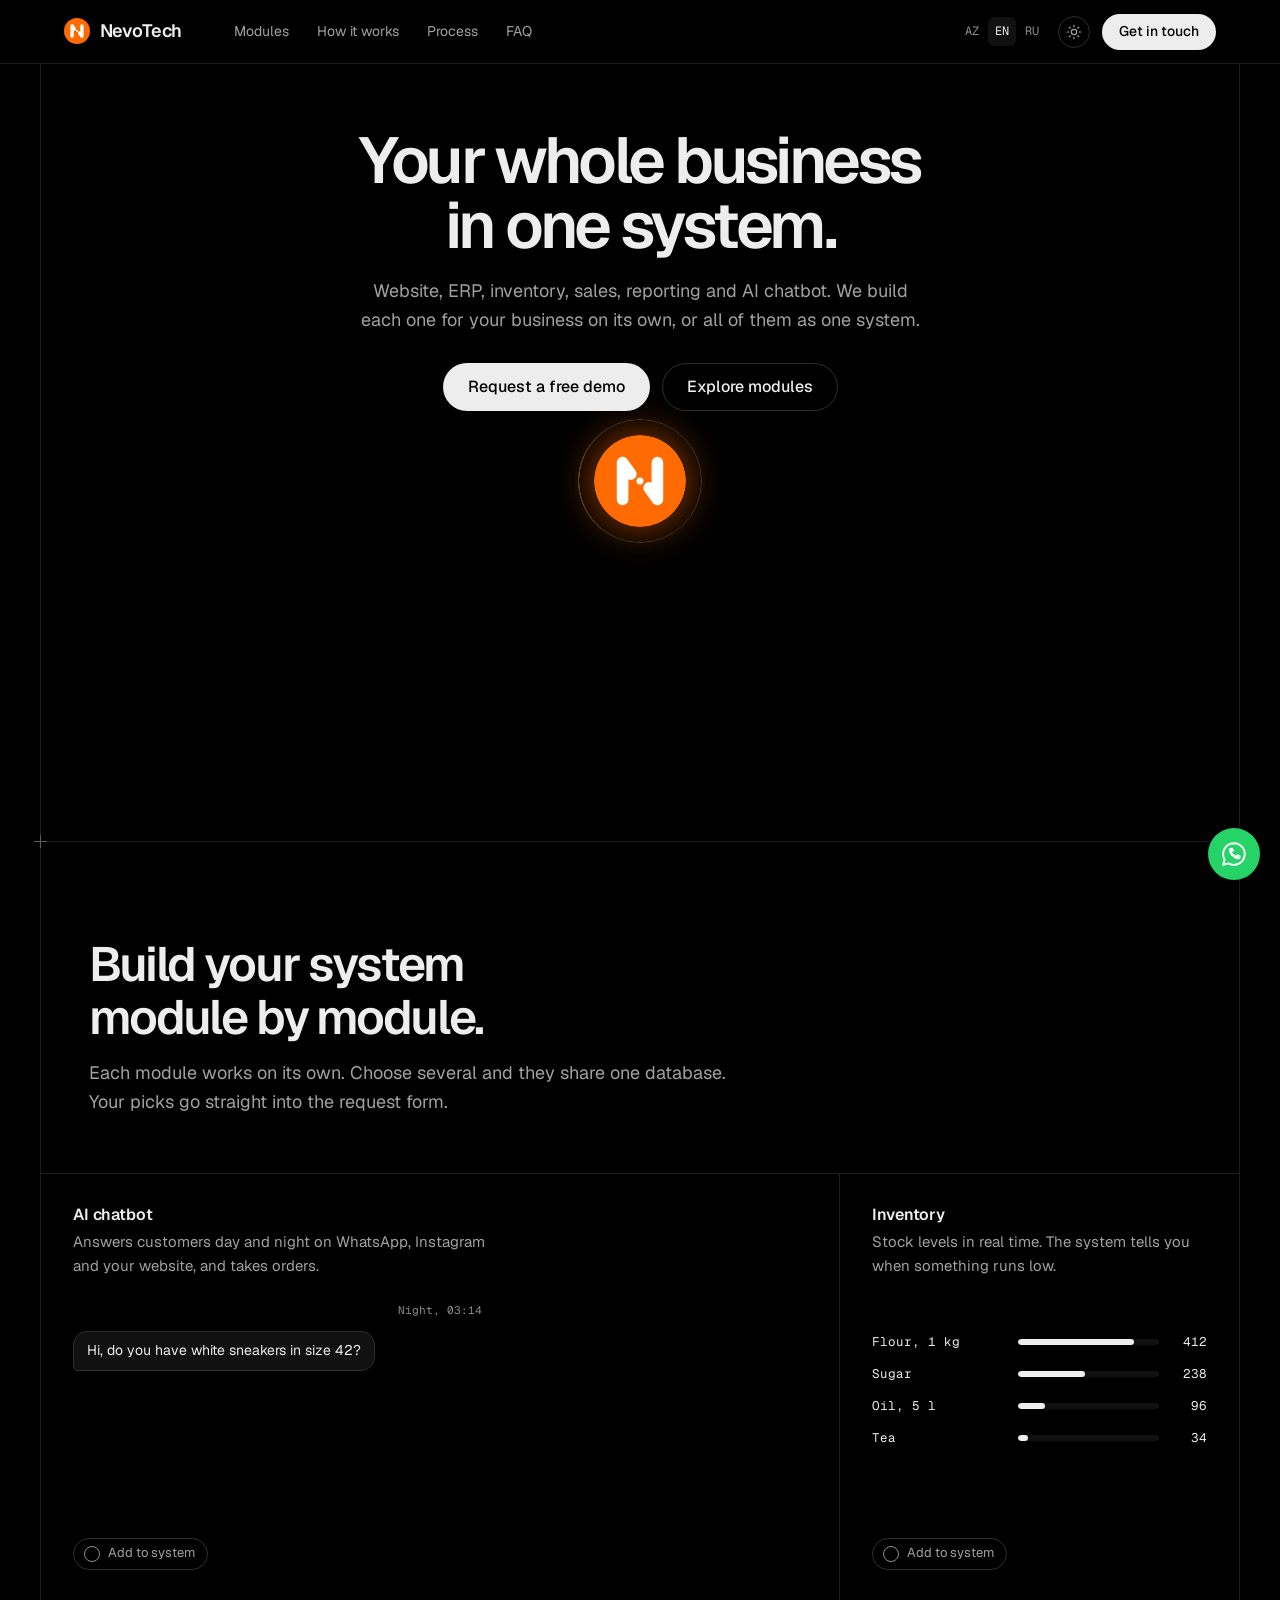
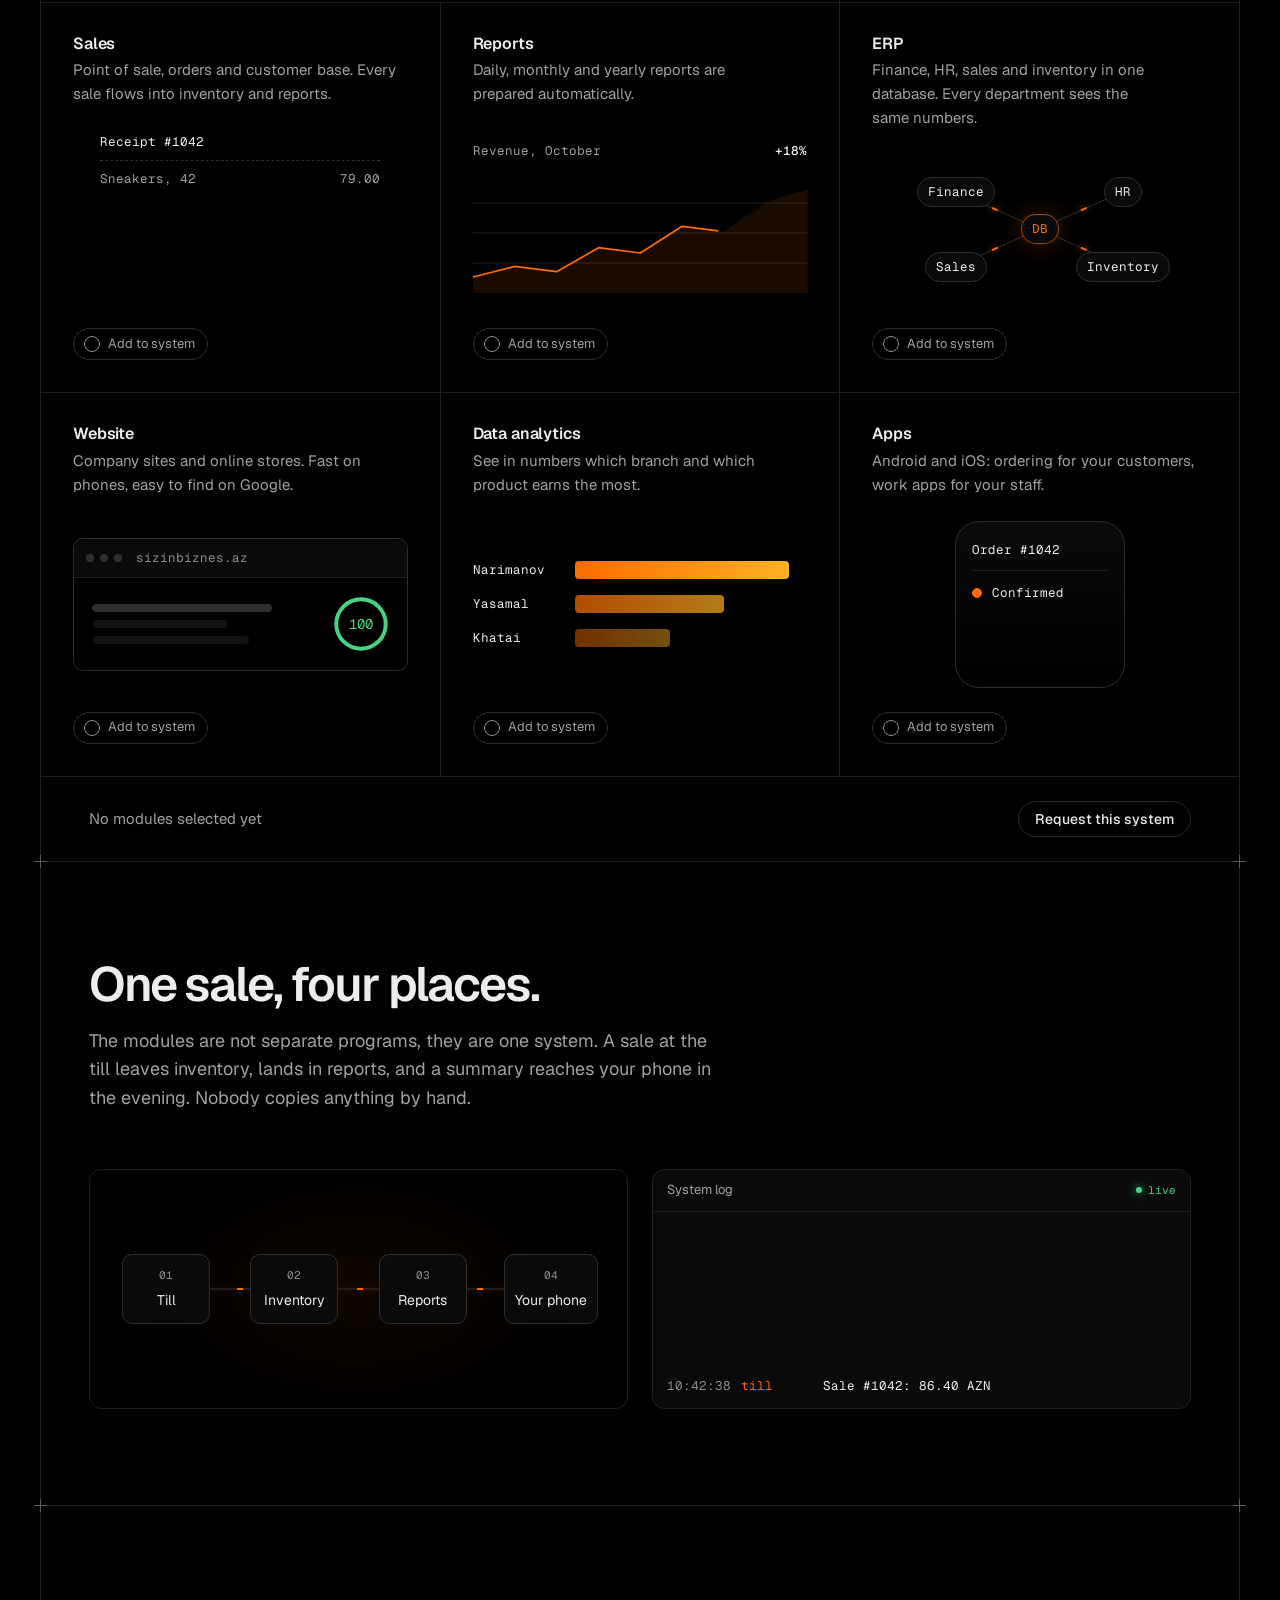
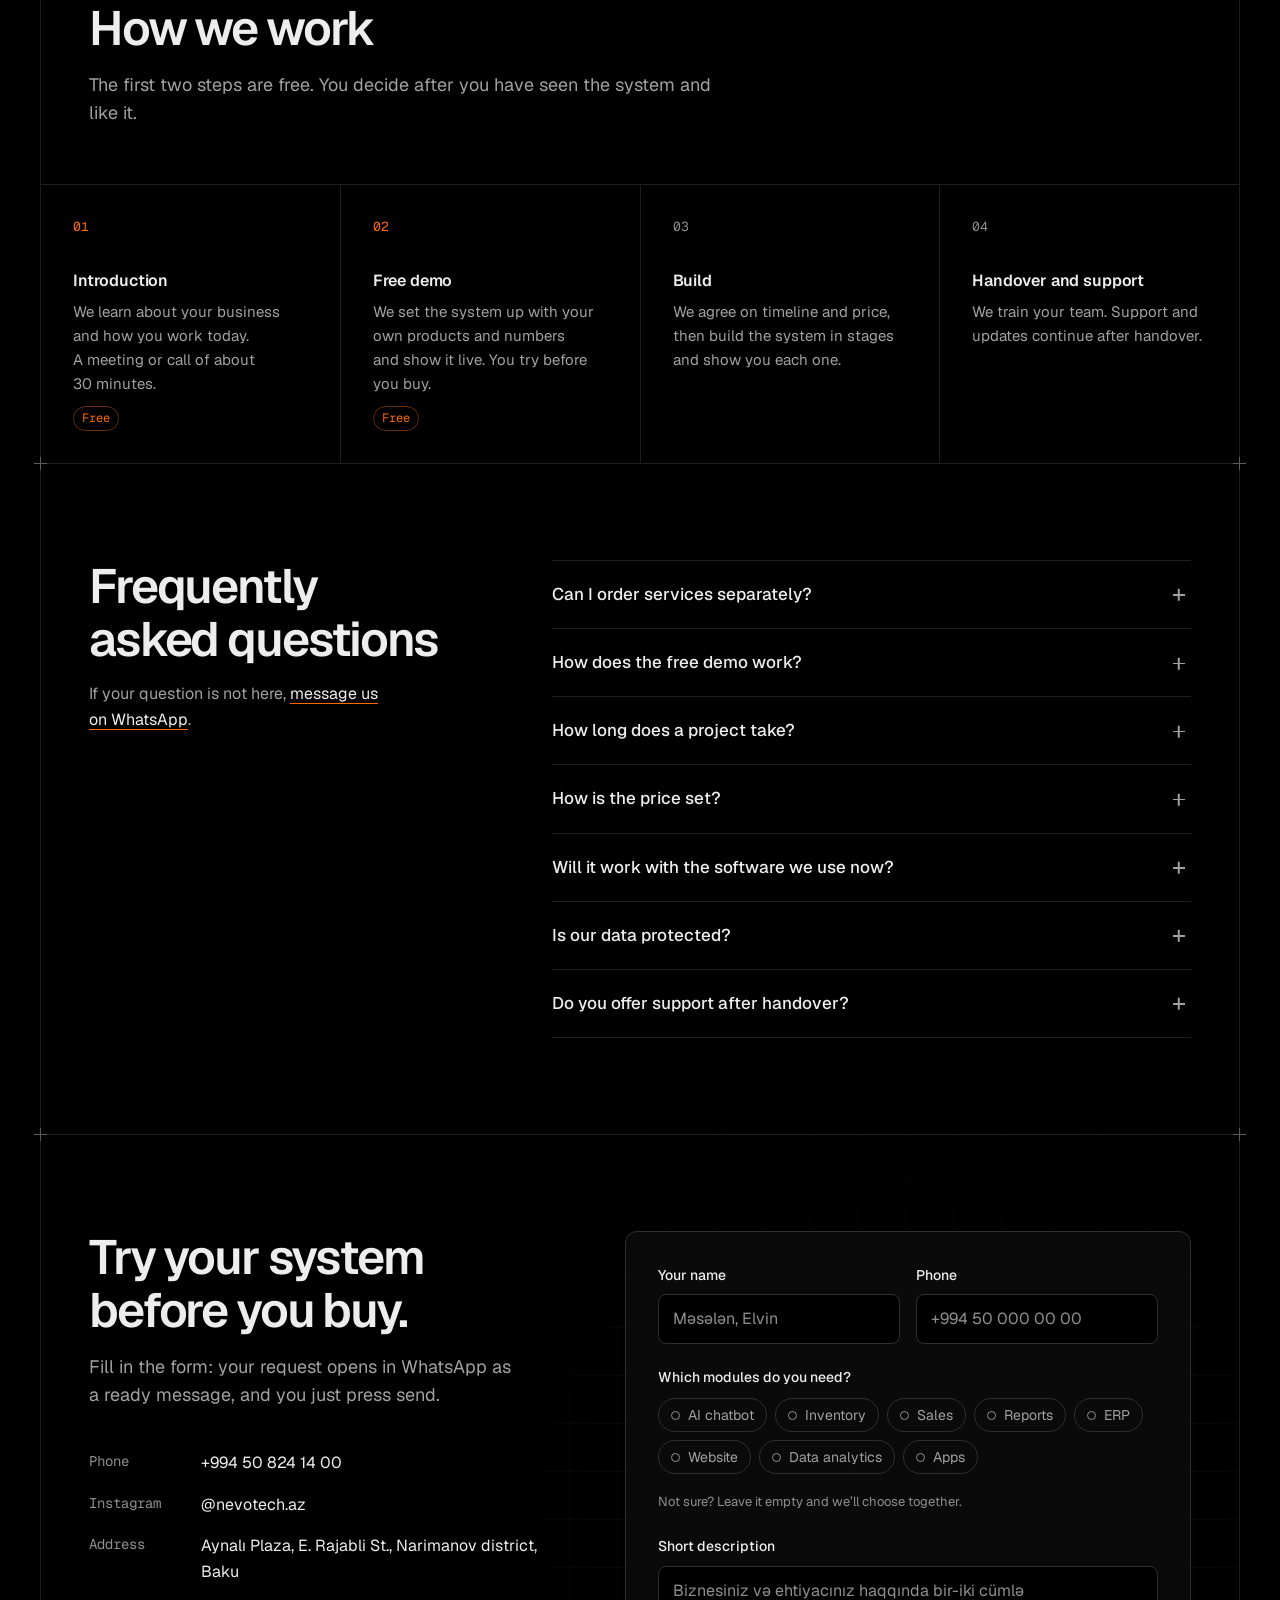
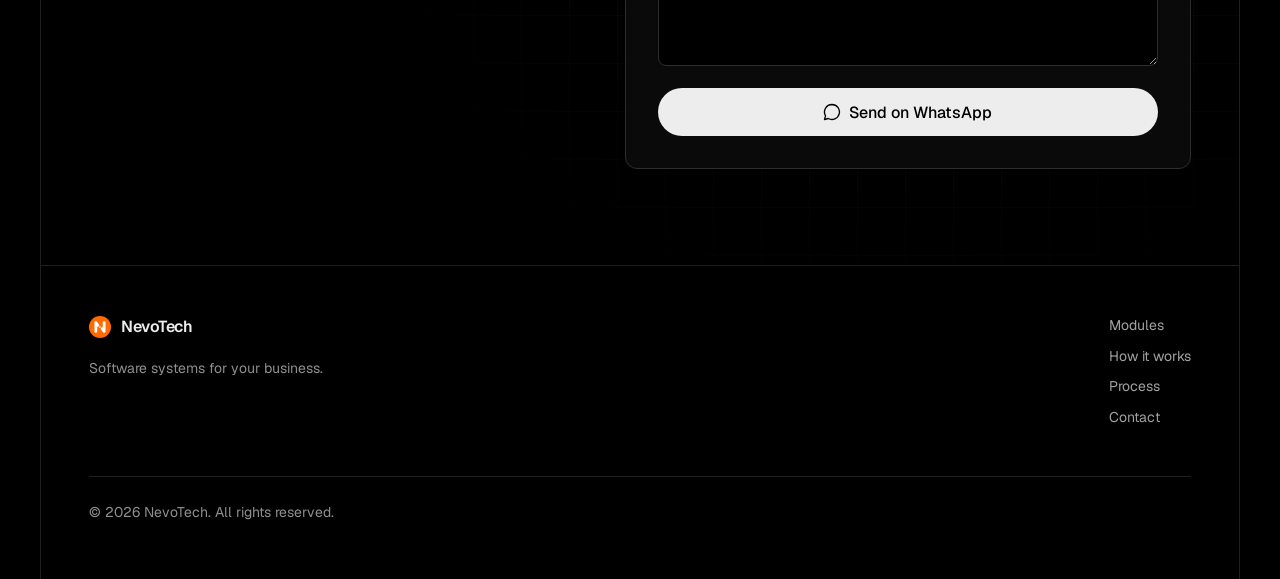
==== commit ba1d4cef: "CSS və JS linklərinə versiya əlavə et ki, köhnə keş qalmasın Telefonda köhnə style.css keşdən gəldiy" ====
--- a/en/index.html
+++ b/en/index.html
@@ -26,7 +26,7 @@
   <link rel="preload" href="../assets/fonts/geist-latin-ext.woff2" as="font" type="font/woff2" crossorigin>
   <link rel="icon" type="image/svg+xml" href="../assets/favicon.svg">
   <link rel="apple-touch-icon" href="../assets/logo-mark.png">
-  <link rel="stylesheet" href="../css/style.css">
+  <link rel="stylesheet" href="../css/style.css?v=884a0319">
 </head>
 <body>
   <a class="skip" href="#main" data-i18n="a11y.skip">Skip to content</a>
@@ -368,8 +368,8 @@
     <svg class="icon" viewBox="0 0 24 24" aria-hidden="true"><path d="M12 2a10 10 0 0 0-8.6 15.1L2 22l5-1.3A10 10 0 1 0 12 2z"/><path d="M8.5 8.5c.5 2.5 2.5 5 5.5 6l1.3-1.3 2 1-.6 1.8c-4 .3-8.7-4.3-8.4-8.4l1.8-.6 1 2z"/></svg>
   </a>
 
-  <script src="../js/config.js" defer></script>
-  <script src="../js/i18n.js" defer></script>
-  <script src="../js/main.js" defer></script>
+  <script src="../js/config.js?v=85ad38fe" defer></script>
+  <script src="../js/i18n.js?v=dfcdc3b9" defer></script>
+  <script src="../js/main.js?v=b2434fa6" defer></script>
 </body>
 </html>
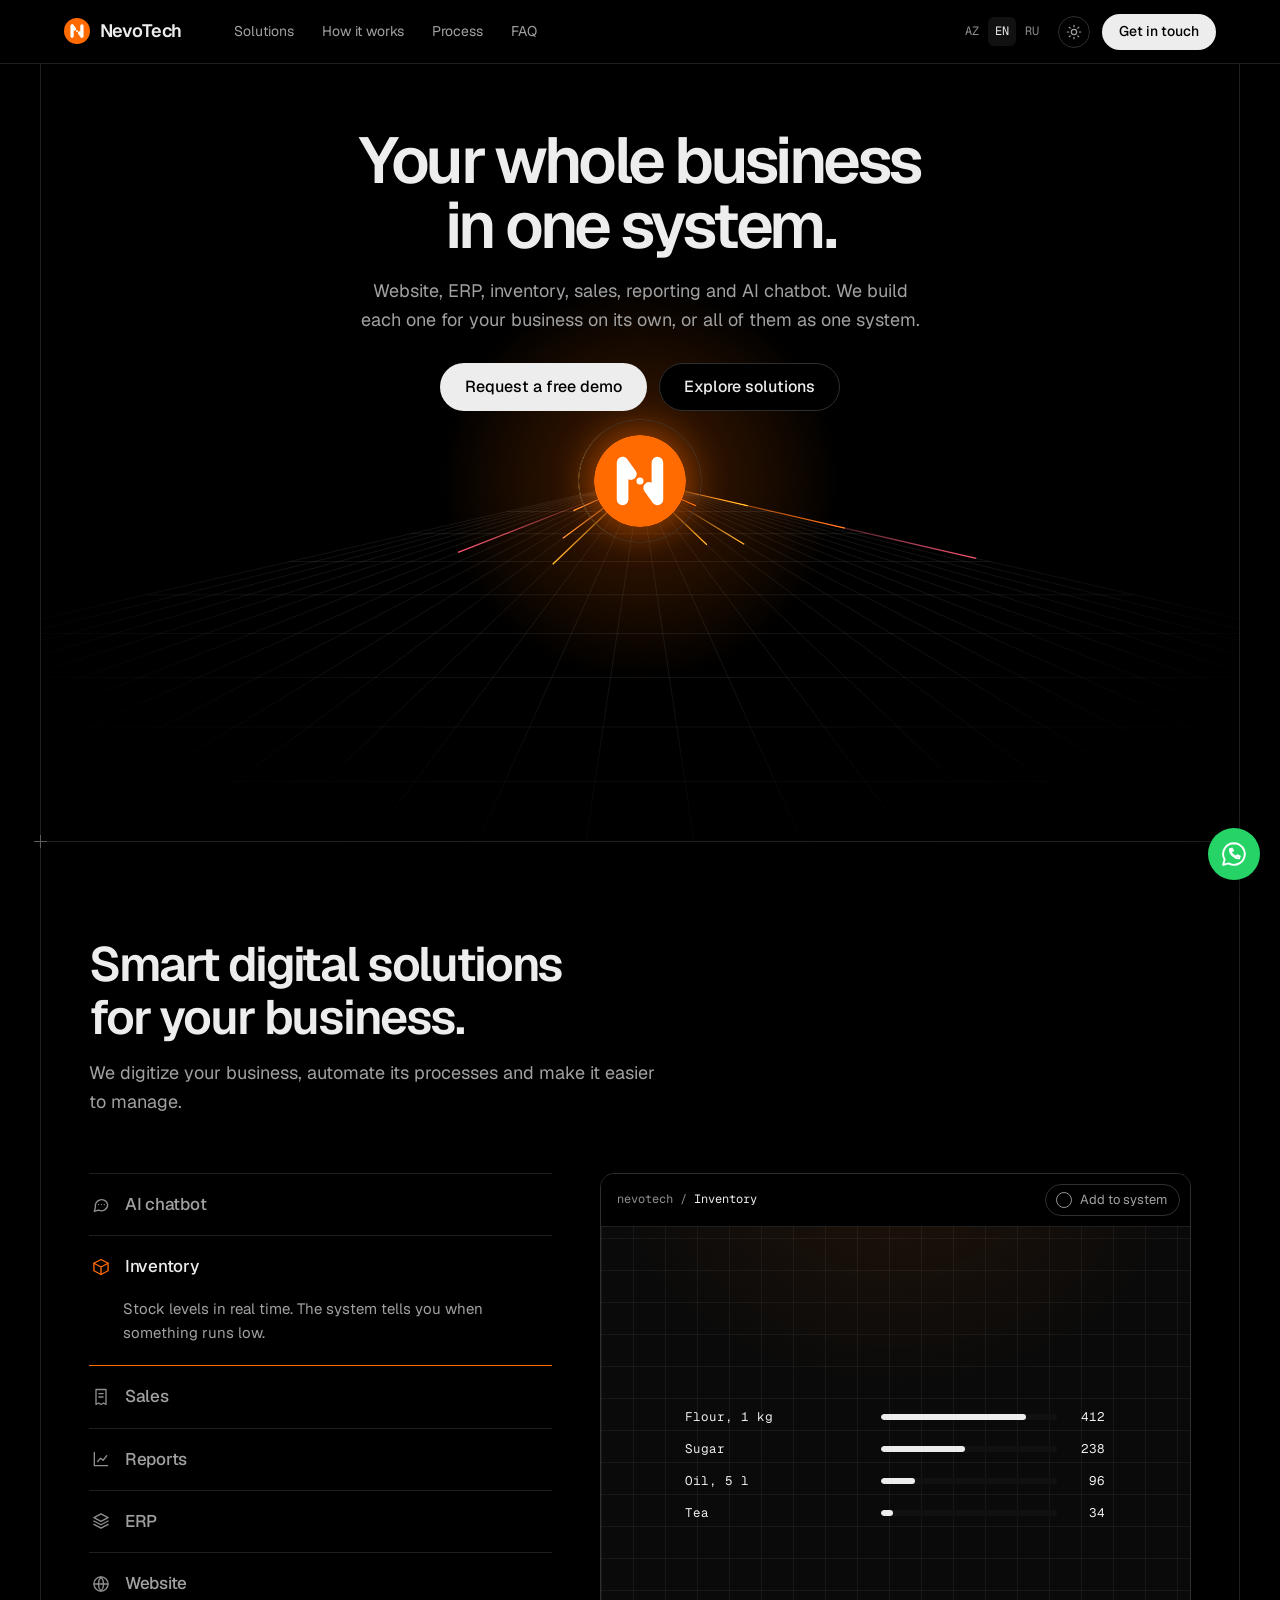
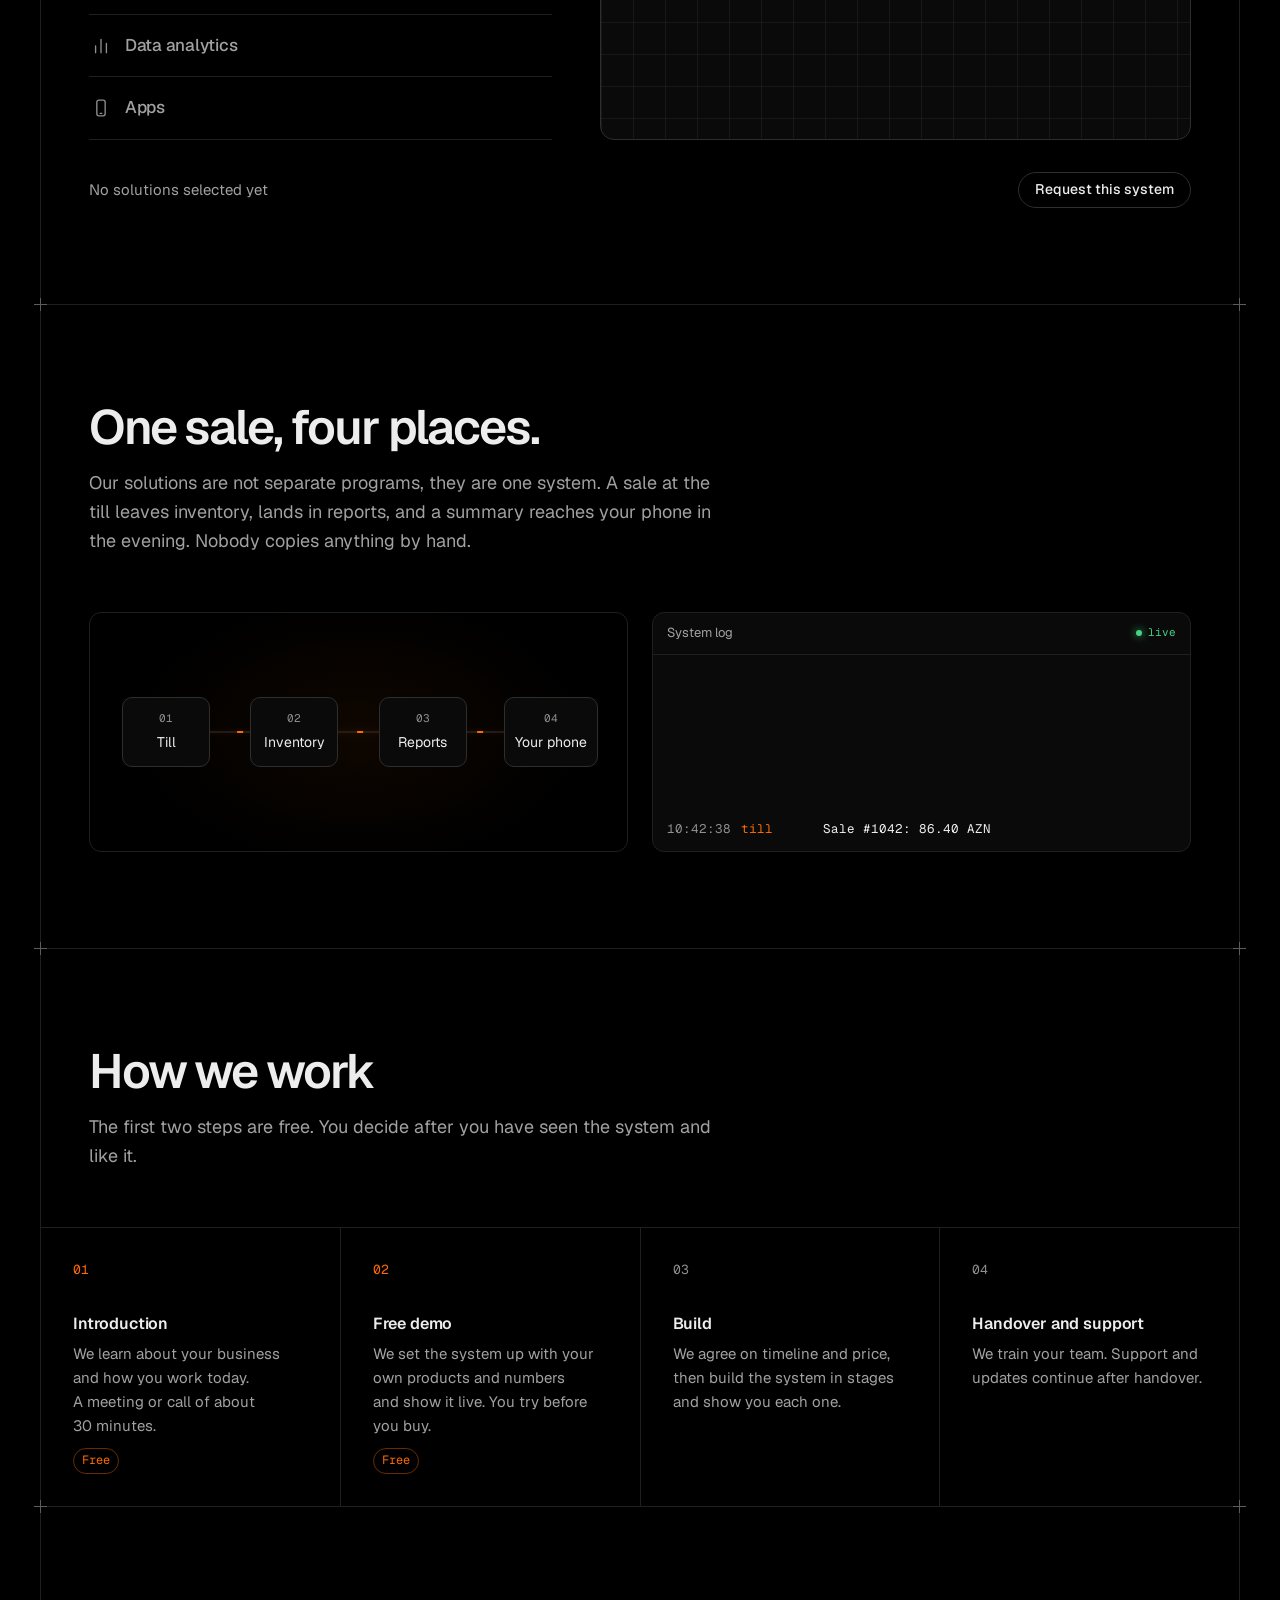
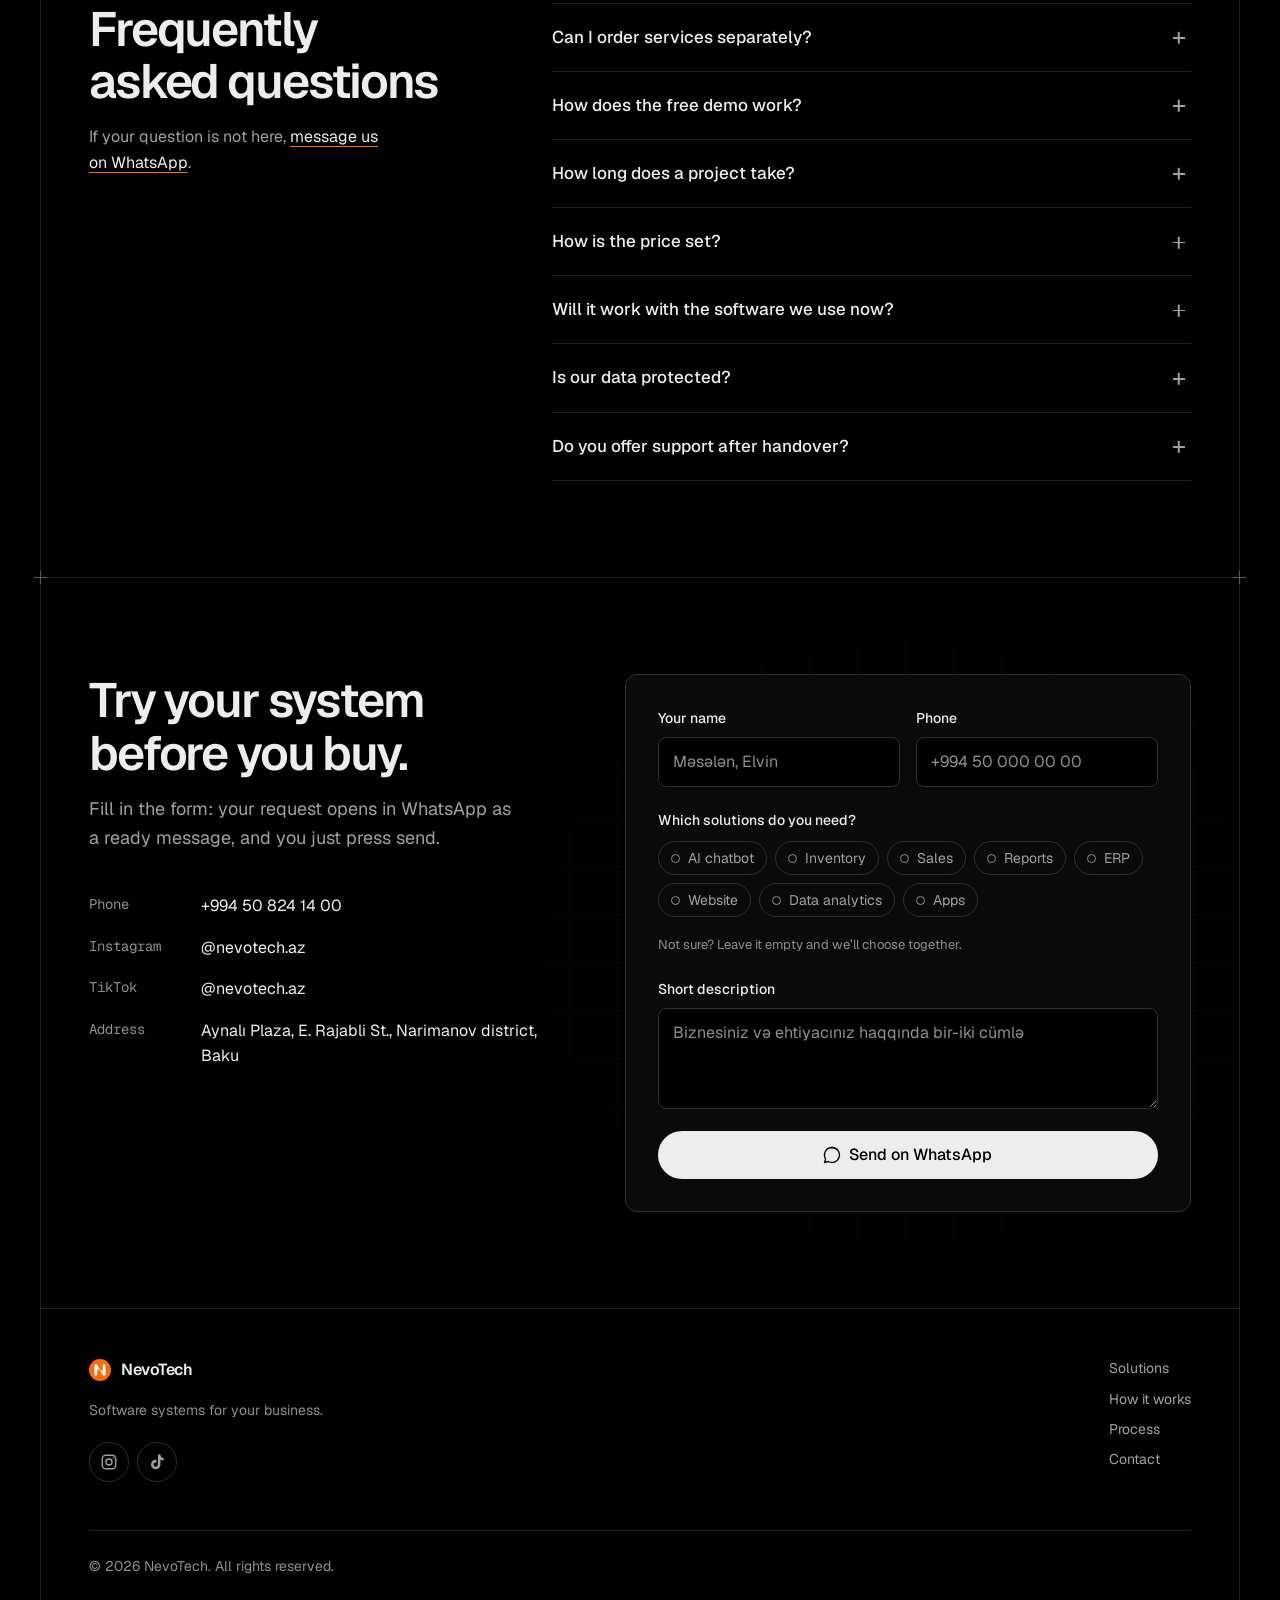
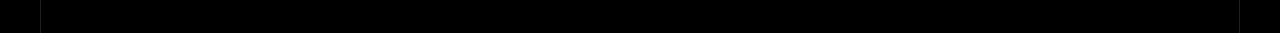
==== commit b949cdb1: "Modulları "Həllər" et, bölməni siyahı və bir canlı ekran kimi yenidən qur - Başlıq və təsvir yenilən" ====
--- a/en/index.html
+++ b/en/index.html
@@ -26,7 +26,7 @@
   <link rel="preload" href="../assets/fonts/geist-latin-ext.woff2" as="font" type="font/woff2" crossorigin>
   <link rel="icon" type="image/svg+xml" href="../assets/favicon.svg">
   <link rel="apple-touch-icon" href="../assets/logo-mark.png">
-  <link rel="stylesheet" href="../css/style.css?v=884a0319">
+  <link rel="stylesheet" href="../css/style.css?v=7ee9a9e1">
 </head>
 <body>
   <a class="skip" href="#main" data-i18n="a11y.skip">Skip to content</a>
@@ -37,7 +37,7 @@
       <a href="#home" class="logo" aria-label="NevoTech"><svg class="logo__mark" viewBox="0 0 2000 2000" aria-hidden="true"><circle cx="1000" cy="1000" r="1000"/><path d="M621.5 600V1400M621.5 600L801.5 850M1378.5 600V1400M1378.5 1400L1198.5 1150"/><circle class="dot" cx="1000" cy="1000" r="76.5"/></svg><span>NevoTech</span></a>
 
       <nav class="nav" id="nav" aria-label="Main menu" data-i18n-aria="a11y.nav">
-        <a href="#modules" data-i18n="nav.modules">Modules</a>
+        <a href="#solutions" data-i18n="nav.modules">Solutions</a>
         <a href="#system" data-i18n="nav.system">How it works</a>
         <a href="#process" data-i18n="nav.process">Process</a>
         <a href="#faq" data-i18n="nav.faq">FAQ</a>
@@ -67,7 +67,7 @@
         <p class="hero__lead" data-i18n="hero.text">Website, ERP, inventory, sales, reporting and AI chatbot. We build each one for your business on its own, or all of them as one system.</p>
         <div class="hero__buttons">
           <a href="#contact" class="btn btn--light" data-i18n="hero.cta1">Request a free demo</a>
-          <a href="#modules" class="btn btn--dark" data-i18n="hero.cta2">Explore modules</a>
+          <a href="#solutions" class="btn btn--dark" data-i18n="hero.cta2">Explore solutions</a>
         </div>
       </div>
 
@@ -80,144 +80,192 @@
       </div>
     </section>
 
-    <!-- ===== MODULES (bento) ===== -->
-    <section class="section" id="modules">
+    <!-- ===== SOLUTIONS: one list, one live preview ===== -->
+    <section class="section" id="solutions">
       <div class="section__head">
-        <h2 data-i18n="modules.title">Build your system module by module.</h2>
-        <p data-i18n="modules.text">Each module works on its own. Choose several and they share one database. Your picks go straight into the request form.</p>
-      </div>
-
-      <div class="bento">
+        <h2 data-i18n="modules.title">Smart digital solutions for your business.</h2>
+        <p data-i18n="modules.text">We digitize your business, automate its processes and make it easier to manage.</p>
+      </div>
+
+      <ul class="sols" id="sols">
         <!-- AI chatbot -->
-        <article class="cell cell--wide" data-module="ai">
-          <div class="cell__text">
-            <h3 data-i18n="mod.ai">AI chatbot</h3>
-            <p data-i18n="cell.ai">Answers customers day and night on WhatsApp, Instagram and your website, and takes orders.</p>
-          </div>
-          <div class="viz chat" data-seq="1400" aria-hidden="true">
-            <span class="chat__time" data-i18n="chat.time">Night, 03:14</span>
-            <p class="chat__msg chat__msg--in" data-step data-i18n="chat.c1">Hi, do you have white sneakers in size 42?</p>
-            <p class="chat__msg chat__msg--out" data-step data-i18n="chat.c2">Hi! Yes, 2 pairs left. Shall we place an order?</p>
-            <p class="chat__msg chat__msg--in" data-step data-i18n="chat.c3">Yes, deliver to Narimanov please.</p>
-            <p class="chat__msg chat__msg--out" data-step data-i18n="chat.c4">Order #1042 confirmed. It will arrive tomorrow.</p>
-          </div>
-          <button type="button" class="pick" aria-pressed="false"><span class="pick__on" data-i18n="pick.on">In your system</span><span class="pick__off" data-i18n="pick.off">Add to system</span></button>
-        </article>
+        <li class="sol is-active" data-module="ai">
+          <button type="button" class="sol__head" aria-expanded="true" aria-controls="sol-ai">
+            <svg class="sol__icon" viewBox="0 0 24 24" aria-hidden="true"><path d="M20 11.5a7.5 7.5 0 0 1-10.9 6.7L4 19.5l1.3-4.6A7.5 7.5 0 1 1 20 11.5z"/><path d="M9 11.5h.01M12.5 11.5h.01M16 11.5h.01"/></svg>
+            <span data-i18n="mod.ai">AI chatbot</span>
+            <i class="sol__mark" aria-hidden="true"></i>
+          </button>
+          <div class="sol__more"><p data-i18n="cell.ai">Answers customers day and night on WhatsApp, Instagram and your website, and takes orders.</p></div>
+          <div class="sol__stage" id="sol-ai">
+            <div class="sol__bar"><span class="sol__crumb"><i>nevotech / </i><span data-i18n="mod.ai">AI chatbot</span></span><button type="button" class="pick" aria-pressed="false"><span class="pick__on" data-i18n="pick.on">In your system</span><span class="pick__off" data-i18n="pick.off">Add to system</span></button></div>
+            <div class="sol__view" aria-hidden="true">
+              <div class="viz chat" data-seq="1400">
+                <span class="chat__time" data-i18n="chat.time">Night, 03:14</span>
+                <p class="chat__msg chat__msg--in" data-step data-i18n="chat.c1">Hi, do you have white sneakers in size 42?</p>
+                <p class="chat__msg chat__msg--out" data-step data-i18n="chat.c2">Hi! Yes, 2 pairs left. Shall we place an order?</p>
+                <p class="chat__msg chat__msg--in" data-step data-i18n="chat.c3">Yes, deliver to Narimanov please.</p>
+                <p class="chat__msg chat__msg--out" data-step data-i18n="chat.c4">Order #1042 confirmed. It will arrive tomorrow.</p>
+              </div>
+            </div>
+          </div>
+        </li>
 
         <!-- Stock -->
-        <article class="cell" data-module="stock">
-          <div class="cell__text">
-            <h3 data-i18n="mod.stock">Inventory</h3>
-            <p data-i18n="cell.stock">Stock levels in real time. The system tells you when something runs low.</p>
-          </div>
-          <div class="viz stock" id="stockViz" aria-hidden="true">
-            <div class="stock__row" data-qty="412"><span data-i18n="stock.i1">Flour, 1 kg</span><i class="stock__bar"><b></b></i><span class="stock__qty">412</span></div>
-            <div class="stock__row" data-qty="238"><span data-i18n="stock.i2">Sugar</span><i class="stock__bar"><b></b></i><span class="stock__qty">238</span></div>
-            <div class="stock__row" data-qty="96"><span data-i18n="stock.i3">Oil, 5 l</span><i class="stock__bar"><b></b></i><span class="stock__qty">96</span></div>
-            <div class="stock__row" data-qty="34" data-watch><span data-i18n="stock.i4">Tea</span><i class="stock__bar"><b></b></i><span class="stock__qty">34</span></div>
-            <p class="stock__alert" data-i18n="stock.low">Tea is running low, reorder</p>
-          </div>
-          <button type="button" class="pick" aria-pressed="false"><span class="pick__on" data-i18n="pick.on">In your system</span><span class="pick__off" data-i18n="pick.off">Add to system</span></button>
-        </article>
+        <li class="sol" data-module="stock">
+          <button type="button" class="sol__head" aria-expanded="false" aria-controls="sol-stock">
+            <svg class="sol__icon" viewBox="0 0 24 24" aria-hidden="true"><path d="M20.5 7.5 12 3 3.5 7.5v9L12 21l8.5-4.5z"/><path d="M3.5 7.5 12 12l8.5-4.5M12 12v9"/></svg>
+            <span data-i18n="mod.stock">Inventory</span>
+            <i class="sol__mark" aria-hidden="true"></i>
+          </button>
+          <div class="sol__more"><p data-i18n="cell.stock">Stock levels in real time. The system tells you when something runs low.</p></div>
+          <div class="sol__stage" id="sol-stock">
+            <div class="sol__bar"><span class="sol__crumb"><i>nevotech / </i><span data-i18n="mod.stock">Inventory</span></span><button type="button" class="pick" aria-pressed="false"><span class="pick__on" data-i18n="pick.on">In your system</span><span class="pick__off" data-i18n="pick.off">Add to system</span></button></div>
+            <div class="sol__view" aria-hidden="true">
+              <div class="viz stock" id="stockViz">
+                <div class="stock__row" data-qty="412"><span data-i18n="stock.i1">Flour, 1 kg</span><i class="stock__bar"><b></b></i><span class="stock__qty">412</span></div>
+                <div class="stock__row" data-qty="238"><span data-i18n="stock.i2">Sugar</span><i class="stock__bar"><b></b></i><span class="stock__qty">238</span></div>
+                <div class="stock__row" data-qty="96"><span data-i18n="stock.i3">Oil, 5 l</span><i class="stock__bar"><b></b></i><span class="stock__qty">96</span></div>
+                <div class="stock__row" data-qty="34" data-watch><span data-i18n="stock.i4">Tea</span><i class="stock__bar"><b></b></i><span class="stock__qty">34</span></div>
+                <p class="stock__alert" data-i18n="stock.low">Tea is running low, reorder</p>
+              </div>
+            </div>
+          </div>
+        </li>
 
         <!-- Sales -->
-        <article class="cell" data-module="sales">
-          <div class="cell__text">
-            <h3 data-i18n="mod.sales">Sales</h3>
-            <p data-i18n="cell.sales">Point of sale, orders and customer base. Every sale flows into inventory and reports.</p>
-          </div>
-          <div class="viz receipt" data-seq="900" aria-hidden="true">
-            <p class="receipt__head"><span data-i18n="receipt.title">Receipt</span> #1042</p>
-            <p class="receipt__line" data-step><span data-i18n="receipt.i1">Sneakers, 42</span><span>79.00</span></p>
-            <p class="receipt__line" data-step><span data-i18n="receipt.i2">Socks</span><span>7.40</span></p>
-            <p class="receipt__line receipt__line--total" data-step><span data-i18n="receipt.total">Total</span><span>86.40 AZN</span></p>
-            <p class="receipt__ok" data-step data-i18n="receipt.ok">Removed from stock, added to reports</p>
-          </div>
-          <button type="button" class="pick" aria-pressed="false"><span class="pick__on" data-i18n="pick.on">In your system</span><span class="pick__off" data-i18n="pick.off">Add to system</span></button>
-        </article>
+        <li class="sol" data-module="sales">
+          <button type="button" class="sol__head" aria-expanded="false" aria-controls="sol-sales">
+            <svg class="sol__icon" viewBox="0 0 24 24" aria-hidden="true"><path d="M6 3h12v18l-3-1.8-3 1.8-3-1.8L6 21z"/><path d="M9.5 8h5M9.5 12h5"/></svg>
+            <span data-i18n="mod.sales">Sales</span>
+            <i class="sol__mark" aria-hidden="true"></i>
+          </button>
+          <div class="sol__more"><p data-i18n="cell.sales">Point of sale, orders and customer base. Every sale flows into inventory and reports.</p></div>
+          <div class="sol__stage" id="sol-sales">
+            <div class="sol__bar"><span class="sol__crumb"><i>nevotech / </i><span data-i18n="mod.sales">Sales</span></span><button type="button" class="pick" aria-pressed="false"><span class="pick__on" data-i18n="pick.on">In your system</span><span class="pick__off" data-i18n="pick.off">Add to system</span></button></div>
+            <div class="sol__view" aria-hidden="true">
+              <div class="viz receipt" data-seq="900">
+                <p class="receipt__head"><span data-i18n="receipt.title">Receipt</span> #1042</p>
+                <p class="receipt__line" data-step><span data-i18n="receipt.i1">Sneakers, 42</span><span>79.00</span></p>
+                <p class="receipt__line" data-step><span data-i18n="receipt.i2">Socks</span><span>7.40</span></p>
+                <p class="receipt__line receipt__line--total" data-step><span data-i18n="receipt.total">Total</span><span>86.40 AZN</span></p>
+                <p class="receipt__ok" data-step data-i18n="receipt.ok">Removed from stock, added to reports</p>
+              </div>
+            </div>
+          </div>
+        </li>
 
         <!-- Reports -->
-        <article class="cell" data-module="reports">
-          <div class="cell__text">
-            <h3 data-i18n="mod.reports">Reports</h3>
-            <p data-i18n="cell.reports">Daily, monthly and yearly reports are prepared automatically.</p>
-          </div>
-          <div class="viz report" aria-hidden="true">
-            <div class="report__top"><span data-i18n="report.label">Revenue, October</span><b>+18%</b></div>
-            <svg class="report__chart" viewBox="0 0 240 90" preserveAspectRatio="none">
-              <path class="report__grid" d="M0 22.5H240M0 45H240M0 67.5H240"/>
-              <path class="report__area" d="M0 78 L30 70 L60 74 L90 56 L120 60 L150 40 L180 44 L210 22 L240 12 V90 H0Z"/>
-              <path class="report__line" pathLength="1" d="M0 78 L30 70 L60 74 L90 56 L120 60 L150 40 L180 44 L210 22 L240 12"/>
-            </svg>
-          </div>
-          <button type="button" class="pick" aria-pressed="false"><span class="pick__on" data-i18n="pick.on">In your system</span><span class="pick__off" data-i18n="pick.off">Add to system</span></button>
-        </article>
+        <li class="sol" data-module="reports">
+          <button type="button" class="sol__head" aria-expanded="false" aria-controls="sol-reports">
+            <svg class="sol__icon" viewBox="0 0 24 24" aria-hidden="true"><path d="M4 4v16h16"/><path d="m8 15 3.5-4 3 2.5L19 8"/></svg>
+            <span data-i18n="mod.reports">Reports</span>
+            <i class="sol__mark" aria-hidden="true"></i>
+          </button>
+          <div class="sol__more"><p data-i18n="cell.reports">Daily, monthly and yearly reports are prepared automatically.</p></div>
+          <div class="sol__stage" id="sol-reports">
+            <div class="sol__bar"><span class="sol__crumb"><i>nevotech / </i><span data-i18n="mod.reports">Reports</span></span><button type="button" class="pick" aria-pressed="false"><span class="pick__on" data-i18n="pick.on">In your system</span><span class="pick__off" data-i18n="pick.off">Add to system</span></button></div>
+            <div class="sol__view" aria-hidden="true">
+              <div class="viz report">
+                <div class="report__top"><span data-i18n="report.label">Revenue, October</span><b>+18%</b></div>
+                <svg class="report__chart" viewBox="0 0 240 90" preserveAspectRatio="none">
+                  <path class="report__grid" d="M0 22.5H240M0 45H240M0 67.5H240"/>
+                  <path class="report__area" d="M0 78 L30 70 L60 74 L90 56 L120 60 L150 40 L180 44 L210 22 L240 12 V90 H0Z"/>
+                  <path class="report__line" pathLength="1" d="M0 78 L30 70 L60 74 L90 56 L120 60 L150 40 L180 44 L210 22 L240 12"/>
+                </svg>
+              </div>
+            </div>
+          </div>
+        </li>
 
         <!-- ERP -->
-        <article class="cell" data-module="erp">
-          <div class="cell__text">
-            <h3 data-i18n="mod.erp">ERP</h3>
-            <p data-i18n="cell.erp">Finance, HR, sales and inventory in one database. Every department sees the same numbers.</p>
-          </div>
-          <div class="viz erp" aria-hidden="true">
-            <svg class="erp__links" viewBox="0 0 240 120" preserveAspectRatio="none">
-              <path d="M60 30 L120 60 M180 30 L120 60 M60 90 L120 60 M180 90 L120 60"/>
-              <path class="flow" d="M60 30 L120 60 M180 30 L120 60 M60 90 L120 60 M180 90 L120 60"/>
-            </svg>
-            <span class="erp__node" style="--x:25%;--y:25%" data-i18n="erp.n1">Finance</span>
-            <span class="erp__node" style="--x:75%;--y:25%" data-i18n="erp.n2">HR</span>
-            <span class="erp__node" style="--x:25%;--y:75%" data-i18n="erp.n3">Sales</span>
-            <span class="erp__node" style="--x:75%;--y:75%" data-i18n="erp.n4">Inventory</span>
-            <span class="erp__core">DB</span>
-          </div>
-          <button type="button" class="pick" aria-pressed="false"><span class="pick__on" data-i18n="pick.on">In your system</span><span class="pick__off" data-i18n="pick.off">Add to system</span></button>
-        </article>
+        <li class="sol" data-module="erp">
+          <button type="button" class="sol__head" aria-expanded="false" aria-controls="sol-erp">
+            <svg class="sol__icon" viewBox="0 0 24 24" aria-hidden="true"><path d="m12 3.5 8.5 4.5-8.5 4.5L3.5 8z"/><path d="m3.5 12 8.5 4.5 8.5-4.5M3.5 16l8.5 4.5 8.5-4.5"/></svg>
+            <span data-i18n="mod.erp">ERP</span>
+            <i class="sol__mark" aria-hidden="true"></i>
+          </button>
+          <div class="sol__more"><p data-i18n="cell.erp">Finance, HR, sales and inventory in one database. Every department sees the same numbers.</p></div>
+          <div class="sol__stage" id="sol-erp">
+            <div class="sol__bar"><span class="sol__crumb"><i>nevotech / </i><span data-i18n="mod.erp">ERP</span></span><button type="button" class="pick" aria-pressed="false"><span class="pick__on" data-i18n="pick.on">In your system</span><span class="pick__off" data-i18n="pick.off">Add to system</span></button></div>
+            <div class="sol__view" aria-hidden="true">
+              <div class="viz erp">
+                <svg class="erp__links" viewBox="0 0 240 120" preserveAspectRatio="none">
+                  <path d="M60 30 L120 60 M180 30 L120 60 M60 90 L120 60 M180 90 L120 60"/>
+                  <path class="flow" d="M60 30 L120 60 M180 30 L120 60 M60 90 L120 60 M180 90 L120 60"/>
+                </svg>
+                <span class="erp__node" style="--x:25%;--y:25%" data-i18n="erp.n1">Finance</span>
+                <span class="erp__node" style="--x:75%;--y:25%" data-i18n="erp.n2">HR</span>
+                <span class="erp__node" style="--x:25%;--y:75%" data-i18n="erp.n3">Sales</span>
+                <span class="erp__node" style="--x:75%;--y:75%" data-i18n="erp.n4">Inventory</span>
+                <span class="erp__core">DB</span>
+              </div>
+            </div>
+          </div>
+        </li>
 
         <!-- Website -->
-        <article class="cell" data-module="web">
-          <div class="cell__text">
-            <h3 data-i18n="mod.web">Website</h3>
-            <p data-i18n="cell.web">Company sites and online stores. Fast on phones, easy to find on Google.</p>
-          </div>
-          <div class="viz browser" aria-hidden="true">
-            <div class="browser__bar"><i></i><i></i><i></i><span>sizinbiznes.az</span></div>
-            <div class="browser__body">
-              <div class="browser__lines"><b></b><b></b><b></b></div>
-              <div class="score"><svg viewBox="0 0 36 36"><circle cx="18" cy="18" r="15.9"/><circle class="score__arc" cx="18" cy="18" r="15.9" pathLength="100"/></svg><span>100</span></div>
-            </div>
-          </div>
-          <button type="button" class="pick" aria-pressed="false"><span class="pick__on" data-i18n="pick.on">In your system</span><span class="pick__off" data-i18n="pick.off">Add to system</span></button>
-        </article>
+        <li class="sol" data-module="web">
+          <button type="button" class="sol__head" aria-expanded="false" aria-controls="sol-web">
+            <svg class="sol__icon" viewBox="0 0 24 24" aria-hidden="true"><circle cx="12" cy="12" r="8.5"/><path d="M3.5 12h17M12 3.5a13 13 0 0 1 0 17M12 3.5a13 13 0 0 0 0 17"/></svg>
+            <span data-i18n="mod.web">Website</span>
+            <i class="sol__mark" aria-hidden="true"></i>
+          </button>
+          <div class="sol__more"><p data-i18n="cell.web">Company sites and online stores. Fast on phones, easy to find on Google.</p></div>
+          <div class="sol__stage" id="sol-web">
+            <div class="sol__bar"><span class="sol__crumb"><i>nevotech / </i><span data-i18n="mod.web">Website</span></span><button type="button" class="pick" aria-pressed="false"><span class="pick__on" data-i18n="pick.on">In your system</span><span class="pick__off" data-i18n="pick.off">Add to system</span></button></div>
+            <div class="sol__view" aria-hidden="true">
+              <div class="viz browser">
+                <div class="browser__bar"><i></i><i></i><i></i><span>sizinbiznes.az</span></div>
+                <div class="browser__body">
+                  <div class="browser__lines"><b></b><b></b><b></b></div>
+                  <div class="score"><svg viewBox="0 0 36 36"><circle cx="18" cy="18" r="15.9"/><circle class="score__arc" cx="18" cy="18" r="15.9" pathLength="100"/></svg><span>100</span></div>
+                </div>
+              </div>
+            </div>
+          </div>
+        </li>
 
         <!-- Data -->
-        <article class="cell" data-module="data">
-          <div class="cell__text">
-            <h3 data-i18n="mod.data">Data analytics</h3>
-            <p data-i18n="cell.data">See in numbers which branch and which product earns the most.</p>
-          </div>
-          <div class="viz bars" aria-hidden="true">
-            <div class="bars__row"><span data-i18n="data.b1">Narimanov</span><i style="--w:92%"></i></div>
-            <div class="bars__row"><span data-i18n="data.b2">Yasamal</span><i style="--w:64%"></i></div>
-            <div class="bars__row"><span data-i18n="data.b3">Khatai</span><i style="--w:41%"></i></div>
-          </div>
-          <button type="button" class="pick" aria-pressed="false"><span class="pick__on" data-i18n="pick.on">In your system</span><span class="pick__off" data-i18n="pick.off">Add to system</span></button>
-        </article>
+        <li class="sol" data-module="data">
+          <button type="button" class="sol__head" aria-expanded="false" aria-controls="sol-data">
+            <svg class="sol__icon" viewBox="0 0 24 24" aria-hidden="true"><path d="M5.5 20v-8M12 20V4M18.5 20v-11"/></svg>
+            <span data-i18n="mod.data">Data analytics</span>
+            <i class="sol__mark" aria-hidden="true"></i>
+          </button>
+          <div class="sol__more"><p data-i18n="cell.data">See in numbers which branch and which product earns the most.</p></div>
+          <div class="sol__stage" id="sol-data">
+            <div class="sol__bar"><span class="sol__crumb"><i>nevotech / </i><span data-i18n="mod.data">Data analytics</span></span><button type="button" class="pick" aria-pressed="false"><span class="pick__on" data-i18n="pick.on">In your system</span><span class="pick__off" data-i18n="pick.off">Add to system</span></button></div>
+            <div class="sol__view" aria-hidden="true">
+              <div class="viz bars">
+                <div class="bars__row"><span data-i18n="data.b1">Narimanov</span><i style="--w:92%"></i></div>
+                <div class="bars__row"><span data-i18n="data.b2">Yasamal</span><i style="--w:64%"></i></div>
+                <div class="bars__row"><span data-i18n="data.b3">Khatai</span><i style="--w:41%"></i></div>
+              </div>
+            </div>
+          </div>
+        </li>
 
         <!-- Apps -->
-        <article class="cell" data-module="apps">
-          <div class="cell__text">
-            <h3 data-i18n="mod.apps">Apps</h3>
-            <p data-i18n="cell.apps">Android and iOS: ordering for your customers, work apps for your staff.</p>
-          </div>
-          <div class="viz phone" data-seq="1200" aria-hidden="true">
-            <p class="phone__title"><span data-i18n="app.order">Order</span> #1042</p>
-            <p class="phone__step" data-step data-i18n="app.s1">Confirmed</p>
-            <p class="phone__step" data-step data-i18n="app.s2">Preparing</p>
-            <p class="phone__step" data-step data-i18n="app.s3">On the way</p>
-          </div>
-          <button type="button" class="pick" aria-pressed="false"><span class="pick__on" data-i18n="pick.on">In your system</span><span class="pick__off" data-i18n="pick.off">Add to system</span></button>
-        </article>
-      </div>
+        <li class="sol" data-module="apps">
+          <button type="button" class="sol__head" aria-expanded="false" aria-controls="sol-apps">
+            <svg class="sol__icon" viewBox="0 0 24 24" aria-hidden="true"><rect x="7" y="2.5" width="10" height="19" rx="2.5"/><path d="M11 18.5h2"/></svg>
+            <span data-i18n="mod.apps">Apps</span>
+            <i class="sol__mark" aria-hidden="true"></i>
+          </button>
+          <div class="sol__more"><p data-i18n="cell.apps">Android and iOS: ordering for your customers, work apps for your staff.</p></div>
+          <div class="sol__stage" id="sol-apps">
+            <div class="sol__bar"><span class="sol__crumb"><i>nevotech / </i><span data-i18n="mod.apps">Apps</span></span><button type="button" class="pick" aria-pressed="false"><span class="pick__on" data-i18n="pick.on">In your system</span><span class="pick__off" data-i18n="pick.off">Add to system</span></button></div>
+            <div class="sol__view" aria-hidden="true">
+              <div class="viz phone" data-seq="1200">
+                <p class="phone__title"><span data-i18n="app.order">Order</span> #1042</p>
+                <p class="phone__step" data-step data-i18n="app.s1">Confirmed</p>
+                <p class="phone__step" data-step data-i18n="app.s2">Preparing</p>
+                <p class="phone__step" data-step data-i18n="app.s3">On the way</p>
+              </div>
+            </div>
+          </div>
+        </li>
+      </ul>
 
       <div class="picked">
         <p id="pickedCount" aria-live="polite"></p>
@@ -229,7 +277,7 @@
     <section class="section" id="system">
       <div class="section__head">
         <h2 data-i18n="system.title">One sale, four places.</h2>
-        <p data-i18n="system.text">The modules are not separate programs, they are one system. A sale at the till leaves inventory, lands in reports, and a summary reaches your phone in the evening. Nobody copies anything by hand.</p>
+        <p data-i18n="system.text">Our solutions are not separate programs, they are one system. A sale at the till leaves inventory, lands in reports, and a summary reaches your phone in the evening. Nobody copies anything by hand.</p>
       </div>
       <div class="flow-wrap" aria-hidden="true">
         <div class="pipeline">
@@ -288,10 +336,10 @@
         <p><span data-i18n="faq.text">If your question is not here,</span> <a href="#" class="js-wa-link" data-i18n="faq.link">message us on WhatsApp</a>.</p>
       </div>
       <div class="faq__list">
-        <details><summary data-i18n="faq.q1">Can I order services separately?</summary><p data-i18n="faq.a1">Yes. Each module works independently. Anything you add later connects to your existing system.</p></details>
+        <details><summary data-i18n="faq.q1">Can I order services separately?</summary><p data-i18n="faq.a1">Yes. Each solution works independently. Anything you add later connects to your existing system.</p></details>
         <details><summary data-i18n="faq.q2">How does the free demo work?</summary><p data-i18n="faq.a2">We build a sample system for your business and show it live. No payment and no obligation: if you don’t like it, you owe nothing.</p></details>
         <details><summary data-i18n="faq.q3">How long does a project take?</summary><p data-i18n="faq.a3">A simple website takes 1–2 weeks; ERP and management systems take 1–3 months depending on scope.</p></details>
-        <details><summary data-i18n="faq.q4">How is the price set?</summary><p data-i18n="faq.a4">The price depends on the modules you choose and the scope of features. We send an exact quote after the introduction.</p></details>
+        <details><summary data-i18n="faq.q4">How is the price set?</summary><p data-i18n="faq.a4">The price depends on the solutions you choose and the scope of features. We send an exact quote after the introduction.</p></details>
         <details><summary data-i18n="faq.q5">Will it work with the software we use now?</summary><p data-i18n="faq.a5">In most cases, yes. We look at integration options with your current software together.</p></details>
         <details><summary data-i18n="faq.q6">Is our data protected?</summary><p data-i18n="faq.a6">Yes. Data is kept on secured servers with regular backups. You decide what each employee can see.</p></details>
         <details><summary data-i18n="faq.q7">Do you offer support after handover?</summary><p data-i18n="faq.a7">Yes. We provide technical support after handover and update the system when needed.</p></details>
@@ -305,7 +353,8 @@
         <p data-i18n="contact.text">Fill in the form: your request opens in WhatsApp as a ready message, and you just press send.</p>
         <dl class="contact__list">
           <div><dt data-i18n="contact.phone">Phone</dt><dd><a href="#" class="js-phone">+994 50 824 14 00</a></dd></div>
-          <div><dt>Instagram</dt><dd><a href="https://instagram.com/nevotech.az" target="_blank" rel="noopener" class="js-instagram">@nevotech.az</a></dd></div>
+          <div><dt>Instagram</dt><dd><a href="https://instagram.com/nevotech.az" target="_blank" rel="noopener" data-social="instagram">@nevotech.az</a></dd></div>
+          <div><dt>TikTok</dt><dd><a href="https://www.tiktok.com/@nevotech.az" target="_blank" rel="noopener" data-social="tiktok">@nevotech.az</a></dd></div>
           <div><dt data-i18n="contact.addressLabel">Address</dt><dd><a href="#" target="_blank" rel="noopener" class="js-map" data-i18n="contact.address">Aynalı Plaza, E. Rajabli St., Narimanov district, Baku</a></dd></div>
         </dl>
       </div>
@@ -322,7 +371,7 @@
           </label>
         </div>
         <fieldset class="field">
-          <legend data-i18n="form.modules">Which modules do you need?</legend>
+          <legend data-i18n="form.modules">Which solutions do you need?</legend>
           <div class="chips">
             <label class="chip"><input type="checkbox" name="modules" value="ai"><span data-i18n="mod.ai">AI chatbot</span></label>
             <label class="chip"><input type="checkbox" name="modules" value="stock"><span data-i18n="mod.stock">Inventory</span></label>
@@ -353,9 +402,13 @@
     <div class="footer__brand">
       <a href="#home" class="logo" aria-label="NevoTech"><svg class="logo__mark" viewBox="0 0 2000 2000" aria-hidden="true"><circle cx="1000" cy="1000" r="1000"/><path d="M621.5 600V1400M621.5 600L801.5 850M1378.5 600V1400M1378.5 1400L1198.5 1150"/><circle class="dot" cx="1000" cy="1000" r="76.5"/></svg><span>NevoTech</span></a>
       <p data-i18n="footer.text">Software systems for your business.</p>
+      <nav class="footer__social" aria-label="Social media" data-i18n-aria="a11y.social">
+        <a href="https://instagram.com/nevotech.az" target="_blank" rel="noopener" data-social="instagram" aria-label="Instagram"><svg class="icon" viewBox="0 0 24 24" aria-hidden="true"><rect x="3" y="3" width="18" height="18" rx="5"/><circle cx="12" cy="12" r="4"/><path d="M17.5 6.5h.01"/></svg></a>
+        <a href="https://www.tiktok.com/@nevotech.az" target="_blank" rel="noopener" data-social="tiktok" aria-label="TikTok"><svg class="icon icon--fill" viewBox="0 0 24 24" aria-hidden="true"><path d="M16.6 2h-3.4v13.4a2.9 2.9 0 1 1-2.9-2.9c.3 0 .6 0 .9.1V9.1a6.3 6.3 0 1 0 5.4 6.3V8.6a8 8 0 0 0 4.4 1.4V6.6a4.5 4.5 0 0 1-4.4-4.6z"/></svg></a>
+      </nav>
     </div>
     <nav class="footer__nav" aria-label="Footer">
-      <a href="#modules" data-i18n="nav.modules">Modules</a>
+      <a href="#solutions" data-i18n="nav.modules">Solutions</a>
       <a href="#system" data-i18n="nav.system">How it works</a>
       <a href="#process" data-i18n="nav.process">Process</a>
       <a href="#contact" data-i18n="nav.contact">Contact</a>
@@ -368,8 +421,8 @@
     <svg class="icon" viewBox="0 0 24 24" aria-hidden="true"><path d="M12 2a10 10 0 0 0-8.6 15.1L2 22l5-1.3A10 10 0 1 0 12 2z"/><path d="M8.5 8.5c.5 2.5 2.5 5 5.5 6l1.3-1.3 2 1-.6 1.8c-4 .3-8.7-4.3-8.4-8.4l1.8-.6 1 2z"/></svg>
   </a>
 
-  <script src="../js/config.js?v=85ad38fe" defer></script>
-  <script src="../js/i18n.js?v=dfcdc3b9" defer></script>
-  <script src="../js/main.js?v=b2434fa6" defer></script>
+  <script src="../js/config.js?v=bc490abd" defer></script>
+  <script src="../js/i18n.js?v=4178dea5" defer></script>
+  <script src="../js/main.js?v=10cbb5dd" defer></script>
 </body>
 </html>
--- a/css/style.css
+++ b/css/style.css
@@ -262,26 +262,70 @@
 }
 @keyframes spin { to { rotate: 360deg; } }
 
-/* ---------- Bento ---------- */
-#modules { padding-bottom: 0; }
-.bento {
-  display: grid; grid-template-columns: repeat(3, minmax(0, 1fr)); gap: 1px;
-  margin-inline: calc(var(--pad) * -1);
-  background: var(--line); border-top: 1px solid var(--line); border-bottom: 1px solid var(--line);
-}
-.cell {
-  position: relative; background: var(--bg);
-  display: flex; flex-direction: column; gap: 24px;
-  padding: 32px; min-height: 360px;
-  transition: background-color .3s;
-}
-.cell--wide { grid-column: span 2; }
-.cell.is-selected { background: radial-gradient(120% 80% at 100% 0%, rgba(255, 107, 0, .09), transparent 60%), var(--bg); }
-.cell__text p { margin-top: 6px; font-size: 15px; color: var(--muted); max-width: 44ch; }
-.viz { flex: 1; position: relative; font-family: var(--mono); font-size: 12.5px; color: var(--muted); display: flex; flex-direction: column; justify-content: center; }
+/* ---------- Solutions: a quiet list on the left, one live screen on the right ---------- */
+.sols { --list: 42%; position: relative; list-style: none; padding-right: calc(100% - var(--list)); }
+.sol { border-top: 1px solid var(--line); }
+.sol:last-child { border-bottom: 1px solid var(--line); }
+.sol__head {
+  width: 100%; display: flex; align-items: center; gap: 14px; padding: 17px 2px;
+  background: none; border: 0; cursor: pointer; text-align: left;
+  font-size: 17px; font-weight: 500; letter-spacing: -0.015em; color: var(--muted);
+  transition: color .15s;
+}
+.sol__head:hover, .sol.is-active .sol__head { color: var(--fg); }
+.sol__icon { width: 20px; height: 20px; flex-shrink: 0; fill: none; stroke: currentColor; stroke-width: 1.6; stroke-linecap: round; stroke-linejoin: round; color: var(--dim); transition: color .15s; }
+.sol.is-active .sol__icon { color: var(--orange-text); }
+/* A small orange tick next to every solution that is in the visitor's system */
+.sol__mark {
+  margin-left: auto; width: 18px; height: 18px; border-radius: 50%; flex-shrink: 0;
+  background: var(--orange) center / 10px 10px no-repeat;
+  background-image: url("data:image/svg+xml,%3Csvg xmlns='http://www.w3.org/2000/svg' viewBox='0 0 10 10'%3E%3Cpath d='M2 5.2 4.2 7.4 8 3' fill='none' stroke='%23000' stroke-width='1.6' stroke-linecap='round' stroke-linejoin='round'/%3E%3C/svg%3E");
+  scale: 0; transition: scale .2s cubic-bezier(.2, .7, .2, 1.4);
+}
+.sol.is-selected .sol__mark { scale: 1; }
+
+/* The description opens under the active item */
+.sol__more { position: relative; display: grid; grid-template-rows: 0fr; padding-left: 34px; transition: grid-template-rows .3s, padding-bottom .3s; }
+.sol__more p { overflow: hidden; min-height: 0; max-width: 44ch; font-size: 15px; color: var(--muted); visibility: hidden; transition: visibility .3s; }
+.sol.is-active .sol__more { grid-template-rows: 1fr; padding-bottom: 20px; }
+.sol.is-active .sol__more p { visibility: visible; }
+/* Progress bar while the list moves on by itself */
+.sol__more::after {
+  content: ""; position: absolute; left: 0; right: 0; bottom: -1px; height: 1px; z-index: 1;
+  background: var(--orange); transform-origin: left; transform: scaleX(0); opacity: 0;
+}
+.sols.is-auto .sol.is-active .sol__more::after { opacity: 1; animation: progress 7s linear forwards; }
+.sols.is-auto:not(.is-live) .sol__more::after,
+.sols.is-auto:hover .sol__more::after { animation-play-state: paused; }
+@keyframes progress { to { transform: scaleX(1); } }
+
+/* The screen: every solution has one, all stacked in the right column */
+.sol__stage {
+  position: absolute; top: 0; bottom: 0; right: 0; left: calc(var(--list) + 48px);
+  display: flex; flex-direction: column; overflow: hidden;
+  border: 1px solid var(--line-2); border-radius: 14px;
+  background:
+    radial-gradient(70% 55% at 50% 0%, rgba(255, 107, 0, .09), transparent 70%),
+    linear-gradient(var(--grid-line) 1px, transparent 1px) 0 0 / 32px 32px,
+    linear-gradient(90deg, var(--grid-line) 1px, transparent 1px) 0 0 / 32px 32px,
+    var(--surface);
+  opacity: 0; visibility: hidden; transition: opacity .35s, visibility .35s;
+}
+.sol.is-active .sol__stage { opacity: 1; visibility: visible; }
+.sol__bar {
+  display: flex; align-items: center; justify-content: space-between; gap: 12px;
+  padding: 10px 10px 10px 16px; border-bottom: 1px solid var(--line); background: var(--bg);
+}
+.sol__crumb { font-family: var(--mono); font-size: 12px; color: var(--dim); white-space: nowrap; overflow: hidden; text-overflow: ellipsis; }
+.sol__crumb span { color: var(--fg); }
+.sol__crumb i { font-style: normal; }
+.sol__view { flex: 1; min-height: 0; display: grid; place-items: center; padding: 32px; }
+:where(.sol__view) .viz { width: 100%; max-width: 420px; }
+
+.viz { position: relative; font-family: var(--mono); font-size: 12.5px; color: var(--muted); display: flex; flex-direction: column; justify-content: center; }
 
 .pick {
-  align-self: flex-start; display: inline-flex; align-items: center; gap: 8px;
+  display: inline-flex; align-items: center; gap: 8px; flex-shrink: 0;
   height: 32px; padding: 0 12px 0 10px; border-radius: 999px;
   background: var(--bg); border: 1px solid var(--line-2); color: var(--muted);
   font-size: 13px; cursor: pointer; transition: border-color .15s, color .15s;
@@ -300,7 +344,7 @@
 .pick[aria-pressed="true"] .pick__on { display: inline; }
 .pick[aria-pressed="true"] .pick__off { display: none; }
 
-.picked { display: flex; align-items: center; justify-content: space-between; gap: 16px; flex-wrap: wrap; padding: 24px 0; color: var(--muted); font-size: 15px; }
+.picked { display: flex; align-items: center; justify-content: space-between; gap: 16px; flex-wrap: wrap; margin-top: 32px; color: var(--muted); font-size: 15px; }
 
 /* Revealed one by one by the sequencer in main.js */
 [data-step] { opacity: 0; translate: 0 6px; transition: opacity .35s, translate .35s; }
@@ -348,7 +392,7 @@
 @keyframes areaIn { 0%, 10% { opacity: 0; } 40%, 100% { opacity: 1; } }
 
 /* ERP */
-.erp { min-height: 150px; }
+.erp { min-height: 190px; }
 .erp__links { position: absolute; inset: 0; width: 100%; height: 100%; }
 .erp__links path { fill: none; stroke: var(--line-2); stroke-width: 1; vector-effect: non-scaling-stroke; }
 .erp__node, .erp__core {
@@ -524,6 +568,13 @@
 .footer .logo { color: var(--fg); font-size: 16px; }
 .footer .logo__mark { width: 22px; height: 22px; }
 .footer__brand p { margin-top: 12px; }
+.footer__social { display: flex; gap: 8px; margin-top: 20px; }
+.footer__social a {
+  width: 40px; height: 40px; display: grid; place-items: center; border-radius: 999px;
+  border: 1px solid var(--line-2); color: var(--muted); transition: color .15s, border-color .15s;
+}
+.footer__social a:hover { color: var(--fg); border-color: var(--line-hover); }
+.icon--fill { fill: currentColor; stroke: none; }
 .footer__nav { display: grid; gap: 8px; margin-left: auto; }
 .footer__nav a { text-decoration: none; color: var(--muted); }
 .footer__nav a:hover { color: var(--fg); }
@@ -542,7 +593,8 @@
 
 /* ---------- Responsive ---------- */
 @media (max-width: 1000px) {
-  .bento { grid-template-columns: repeat(2, minmax(0, 1fr)); }
+  .sols { --list: 46%; }
+  .sol__stage { left: calc(var(--list) + 32px); }
   .steps { grid-template-columns: repeat(2, minmax(0, 1fr)); }
   .flow-wrap { grid-template-columns: 1fr; }
   .contact { gap: 40px; }
@@ -564,6 +616,13 @@
   .nav a:hover { background: none; }
   .faq, .contact { grid-template-columns: 1fr; gap: 40px; }
   .faq__intro { position: static; }
+
+  /* Phones: an accordion, the screen opens inside the active item */
+  .sols { padding-right: 0; }
+  .sol__stage { position: static; min-height: 270px; margin-bottom: 24px; transition: none; }
+  .sol:not(.is-active) .sol__stage { display: none; }
+  .sol__view { padding: 20px; }
+  .sol.is-active .sol__more { padding-bottom: 16px; }
 }
 
 @media (max-width: 820px) {
@@ -584,10 +643,8 @@
 
 @media (max-width: 640px) {
   .section { padding-block: 72px; }
-  .bento, .steps { grid-template-columns: 1fr; }
-  .cell--wide { grid-column: auto; }
-  .cell { min-height: 0; padding: 28px 24px; }
-  .viz { min-height: 150px; }
+  .steps { grid-template-columns: 1fr; }
+  .sol__crumb i { display: none; }
   .pipeline { grid-template-columns: 1fr 1fr; gap: 16px; padding: 24px 16px; }
   .pipeline__wires { display: none; }
   .log__lines li { grid-template-columns: 58px minmax(0, 1fr); }
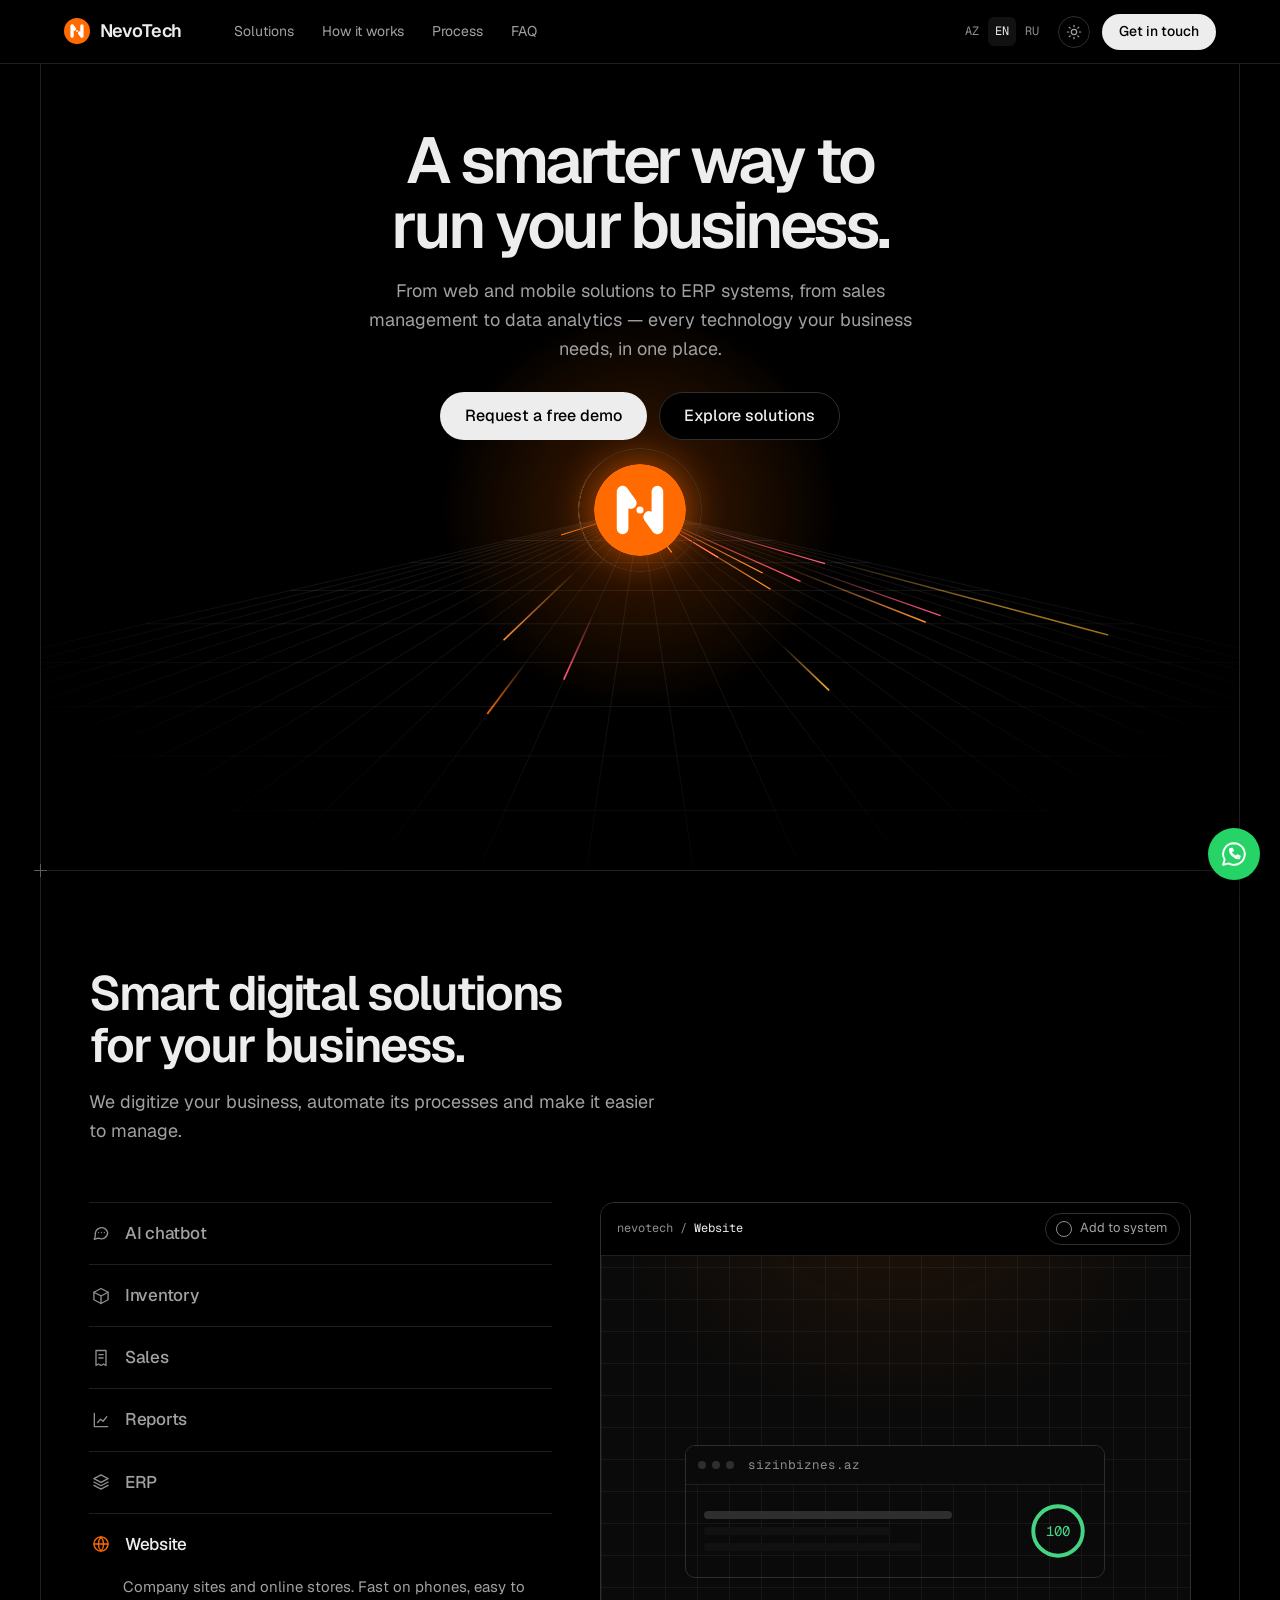
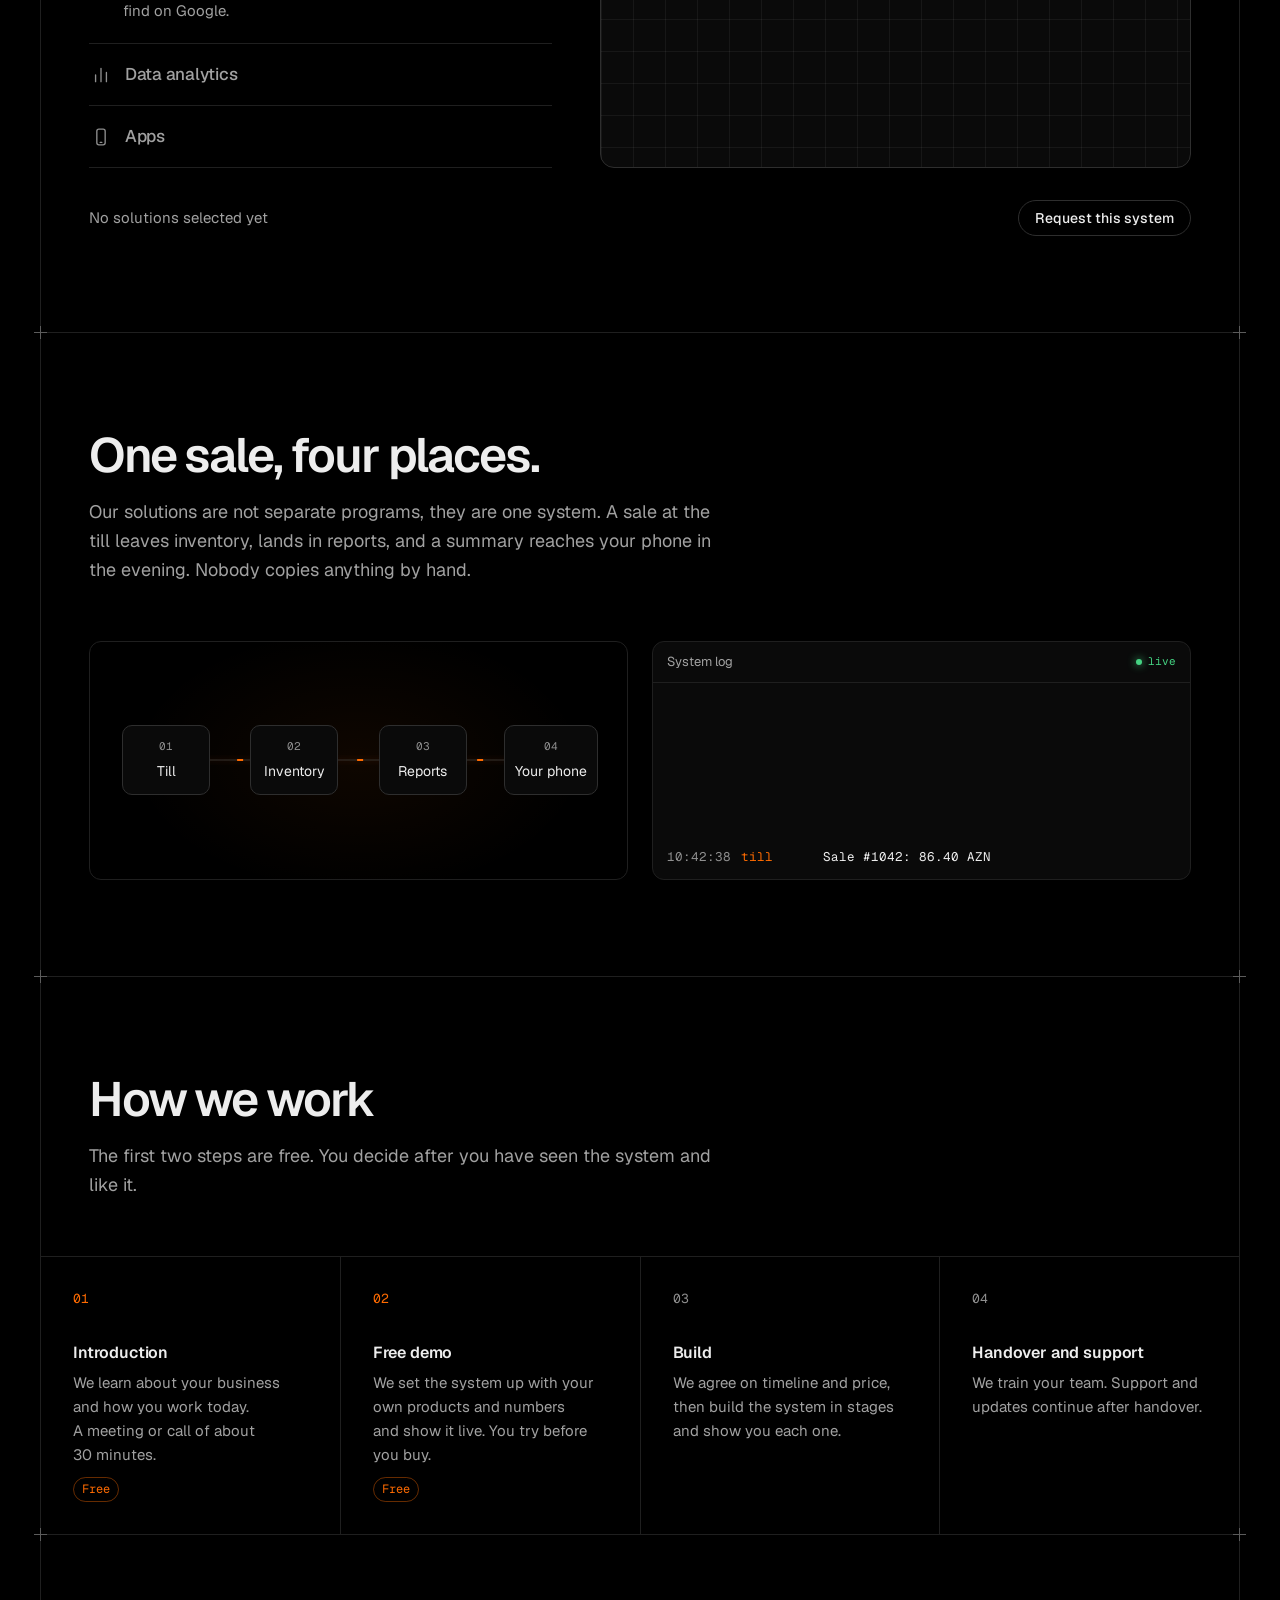
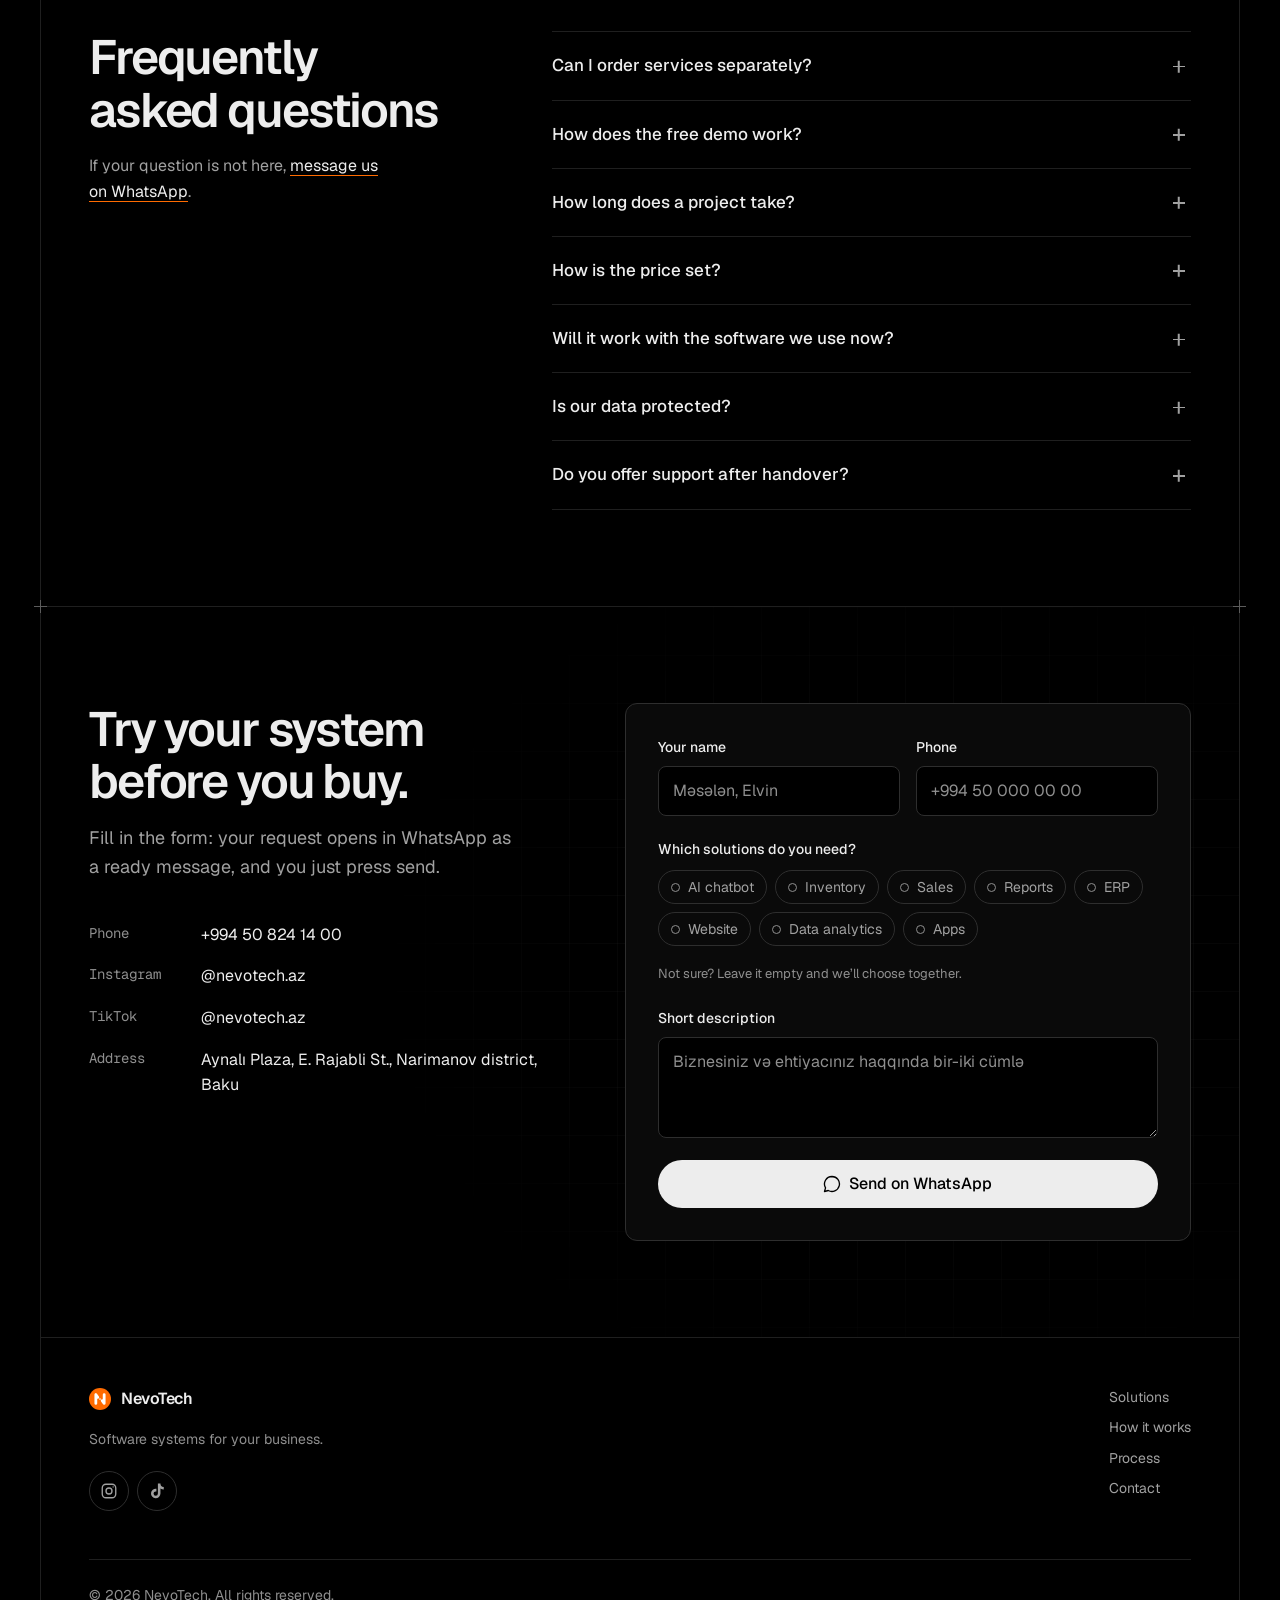
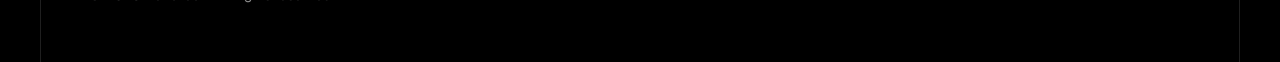
==== commit 9ec1caa0: "Giriş ekranının başlığını və mətnini yenilə Co-Authored-By: Claude Opus 5.5 <noreply@anthropic.com>" ====
--- a/en/index.html
+++ b/en/index.html
@@ -63,8 +63,8 @@
     <!-- ===== HERO ===== -->
     <section class="hero" id="home">
       <div class="hero__copy">
-        <h1 data-i18n="hero.title">Your whole business in one system.</h1>
-        <p class="hero__lead" data-i18n="hero.text">Website, ERP, inventory, sales, reporting and AI chatbot. We build each one for your business on its own, or all of them as one system.</p>
+        <h1 data-i18n="hero.title">A smarter way to run your business.</h1>
+        <p class="hero__lead" data-i18n="hero.text">From web and mobile solutions to ERP systems, from sales management to data analytics — every technology your business needs, in one place.</p>
         <div class="hero__buttons">
           <a href="#contact" class="btn btn--light" data-i18n="hero.cta1">Request a free demo</a>
           <a href="#solutions" class="btn btn--dark" data-i18n="hero.cta2">Explore solutions</a>
@@ -422,7 +422,7 @@
   </a>
 
   <script src="../js/config.js?v=bc490abd" defer></script>
-  <script src="../js/i18n.js?v=4178dea5" defer></script>
+  <script src="../js/i18n.js?v=4d7283a2" defer></script>
   <script src="../js/main.js?v=10cbb5dd" defer></script>
 </body>
 </html>
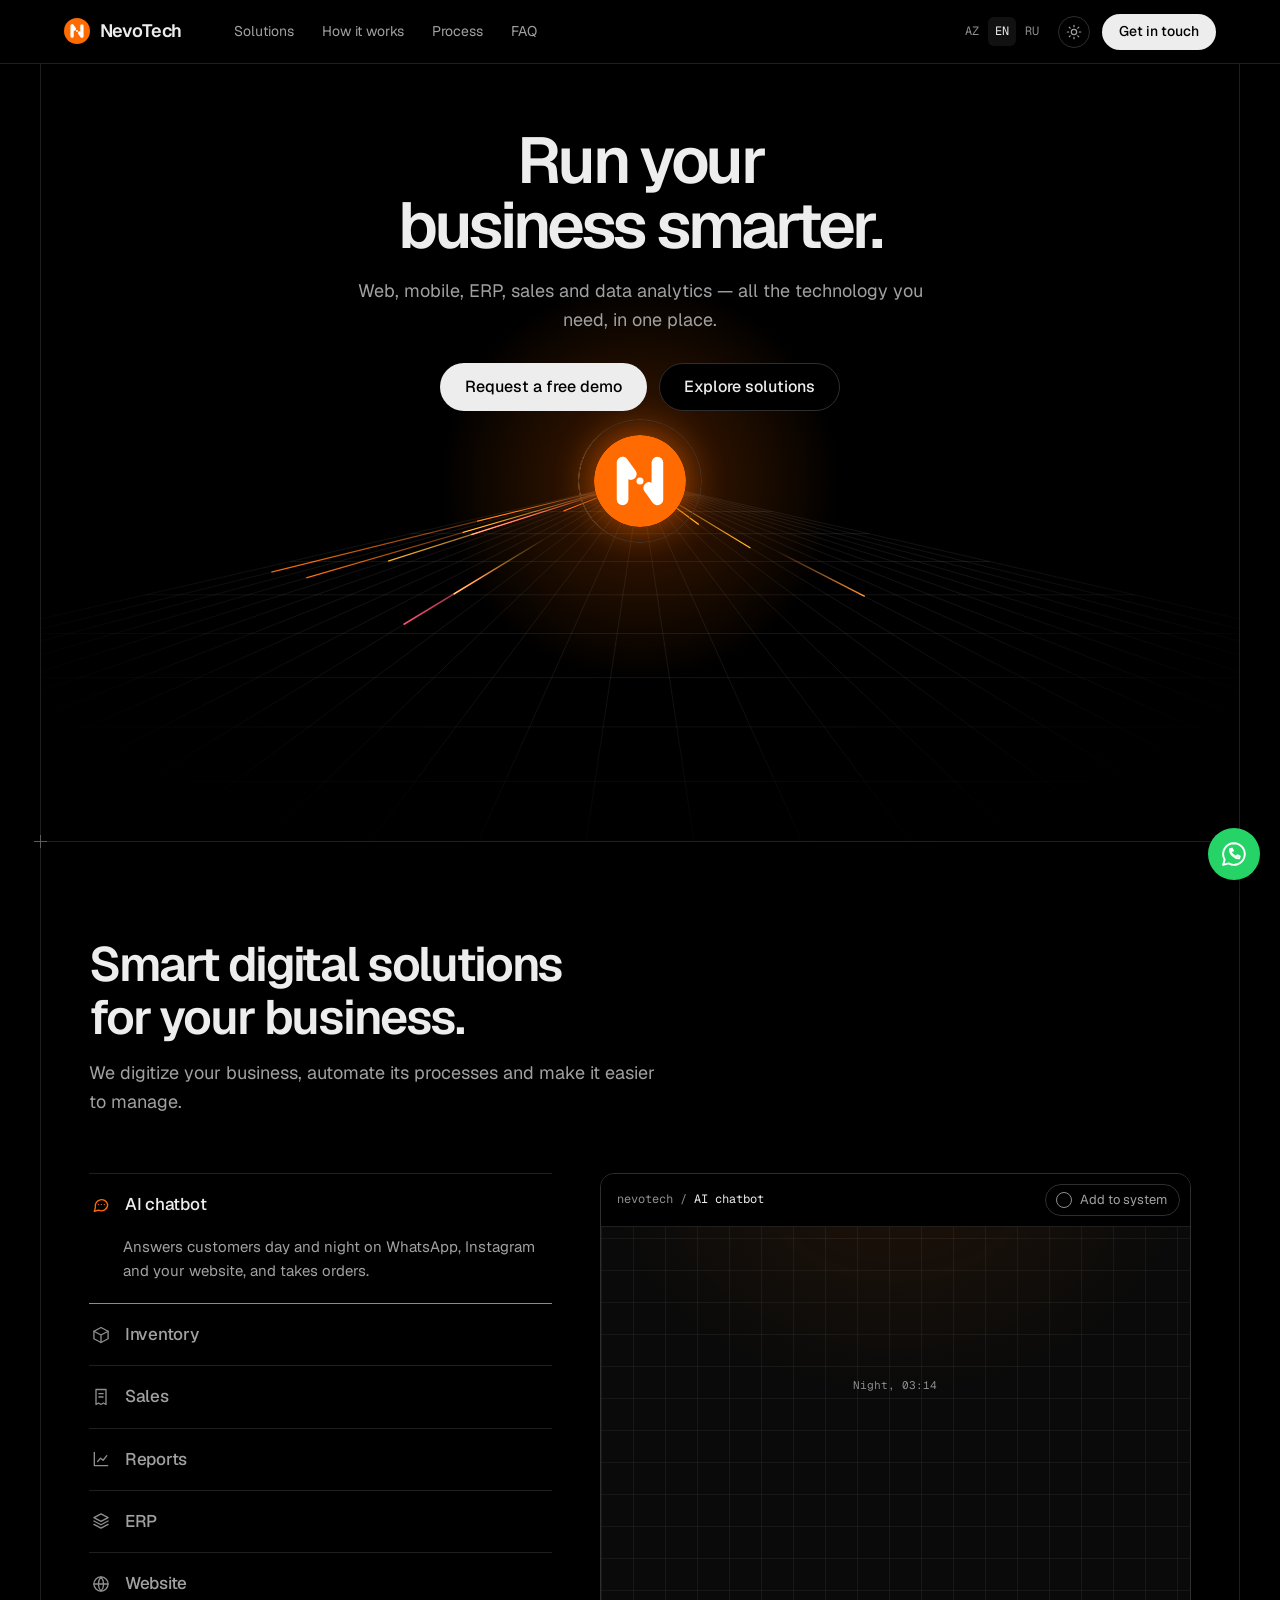
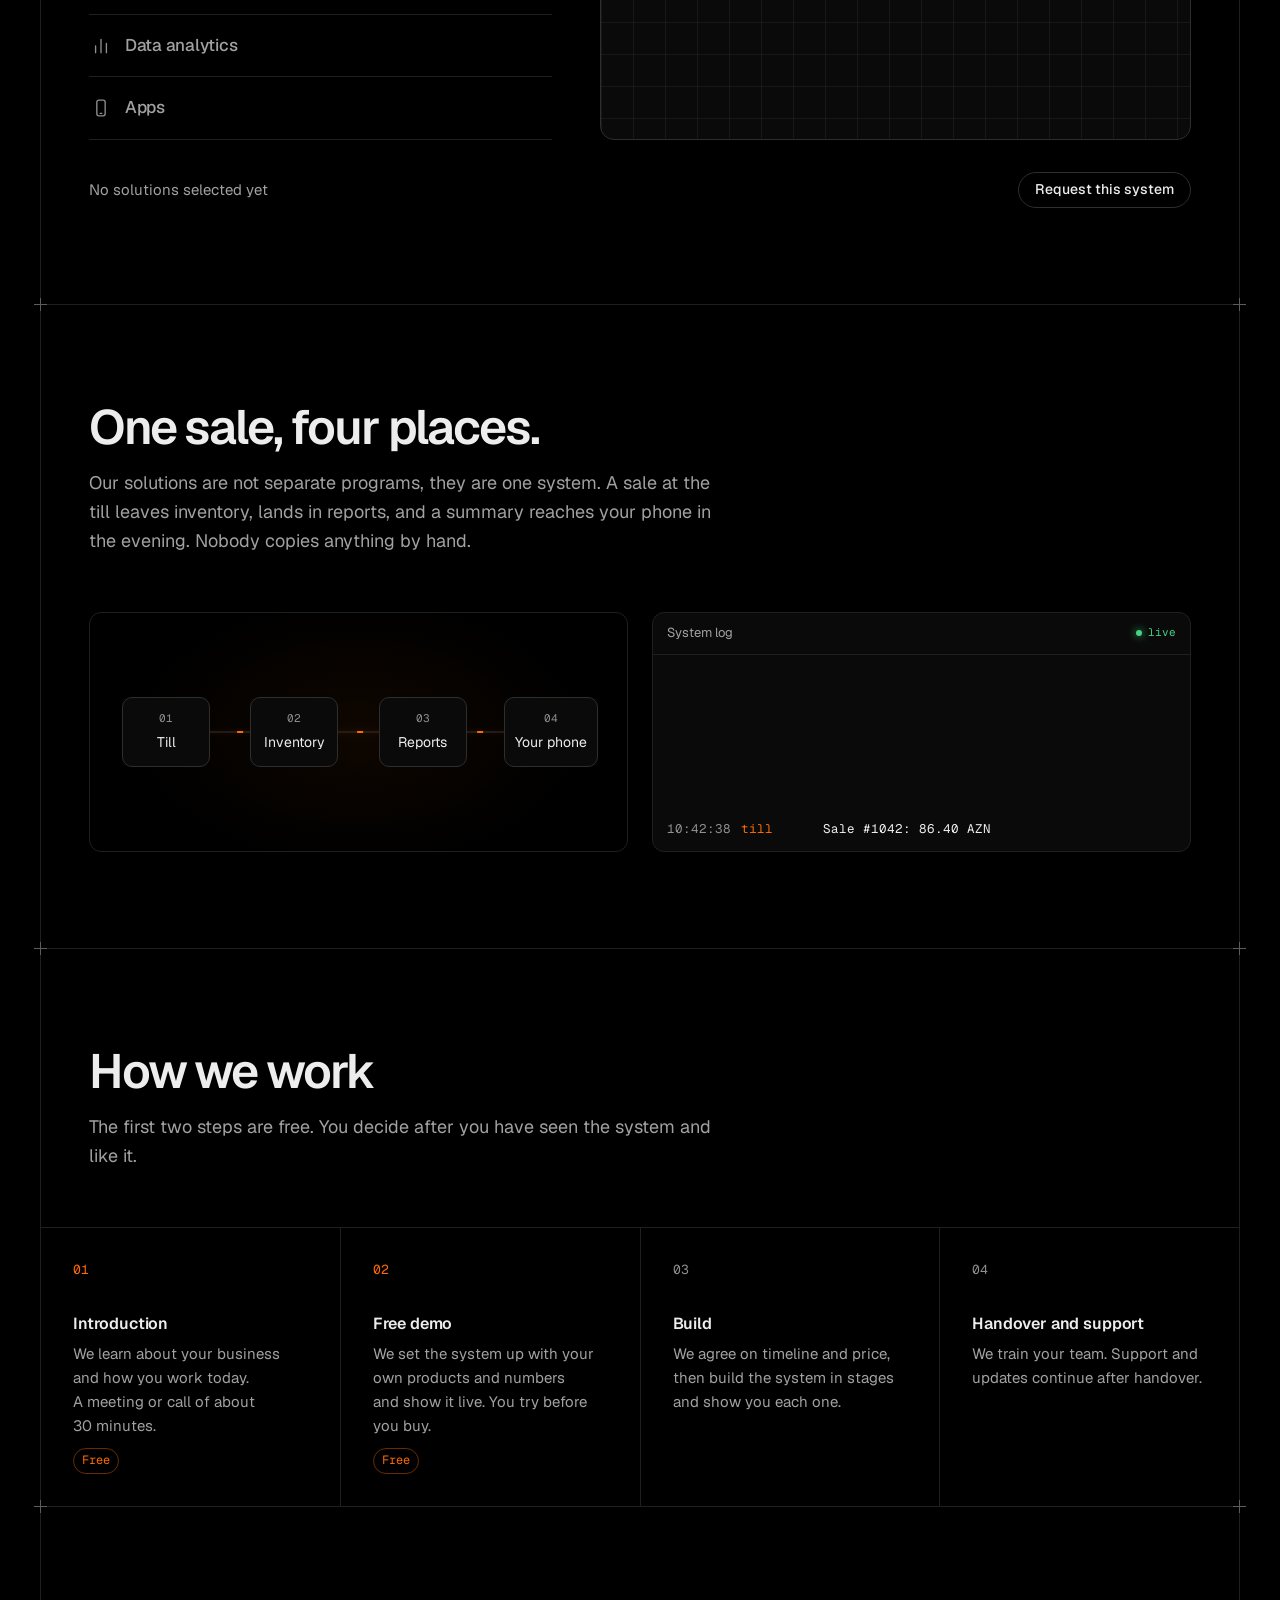
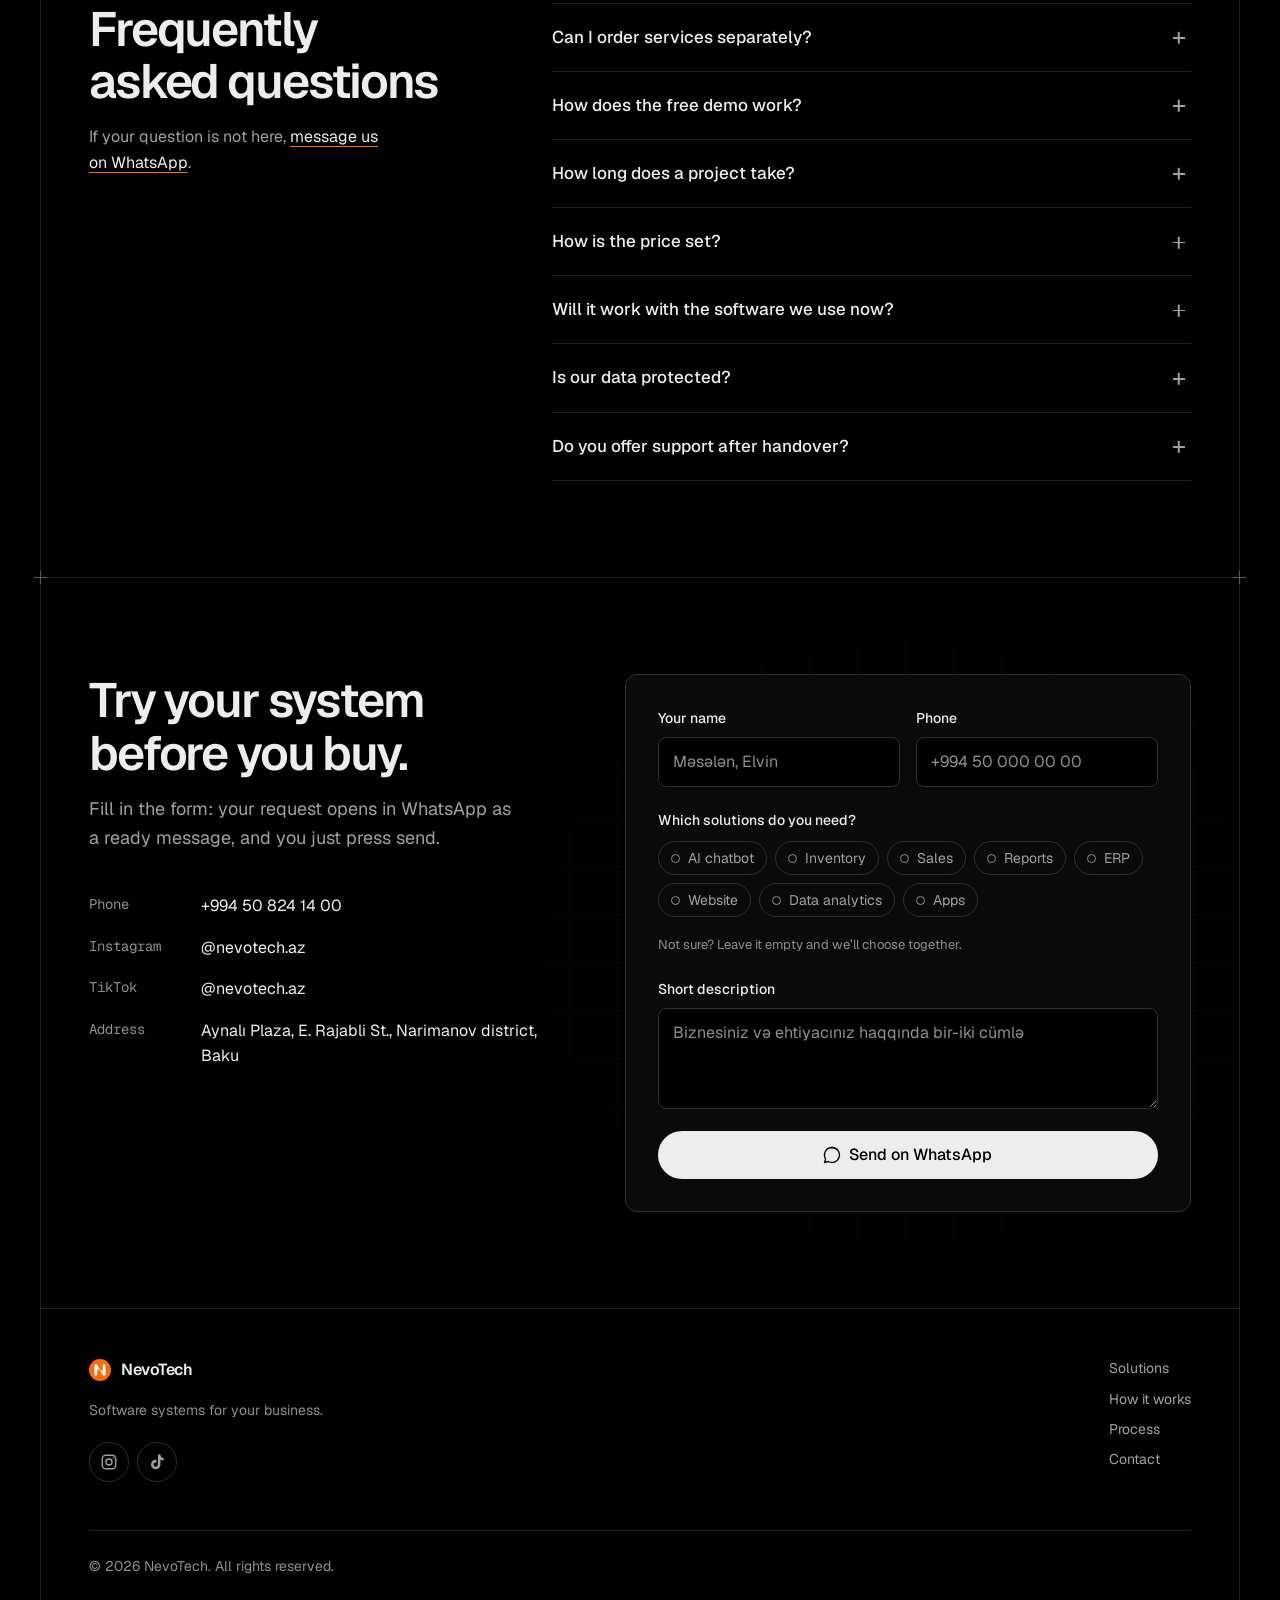
==== commit 591ed629: "Giriş ekranının mətnini mobil üçün qısalt Co-Authored-By: Claude Opus 5.5 <noreply@anthropic.com>" ====
--- a/en/index.html
+++ b/en/index.html
@@ -63,8 +63,8 @@
     <!-- ===== HERO ===== -->
     <section class="hero" id="home">
       <div class="hero__copy">
-        <h1 data-i18n="hero.title">A smarter way to run your business.</h1>
-        <p class="hero__lead" data-i18n="hero.text">From web and mobile solutions to ERP systems, from sales management to data analytics — every technology your business needs, in one place.</p>
+        <h1 data-i18n="hero.title">Run your business smarter.</h1>
+        <p class="hero__lead" data-i18n="hero.text">Web, mobile, ERP, sales and data analytics — all the technology you need, in one place.</p>
         <div class="hero__buttons">
           <a href="#contact" class="btn btn--light" data-i18n="hero.cta1">Request a free demo</a>
           <a href="#solutions" class="btn btn--dark" data-i18n="hero.cta2">Explore solutions</a>
@@ -422,7 +422,7 @@
   </a>
 
   <script src="../js/config.js?v=bc490abd" defer></script>
-  <script src="../js/i18n.js?v=4d7283a2" defer></script>
+  <script src="../js/i18n.js?v=fd37a5ee" defer></script>
   <script src="../js/main.js?v=10cbb5dd" defer></script>
 </body>
 </html>
